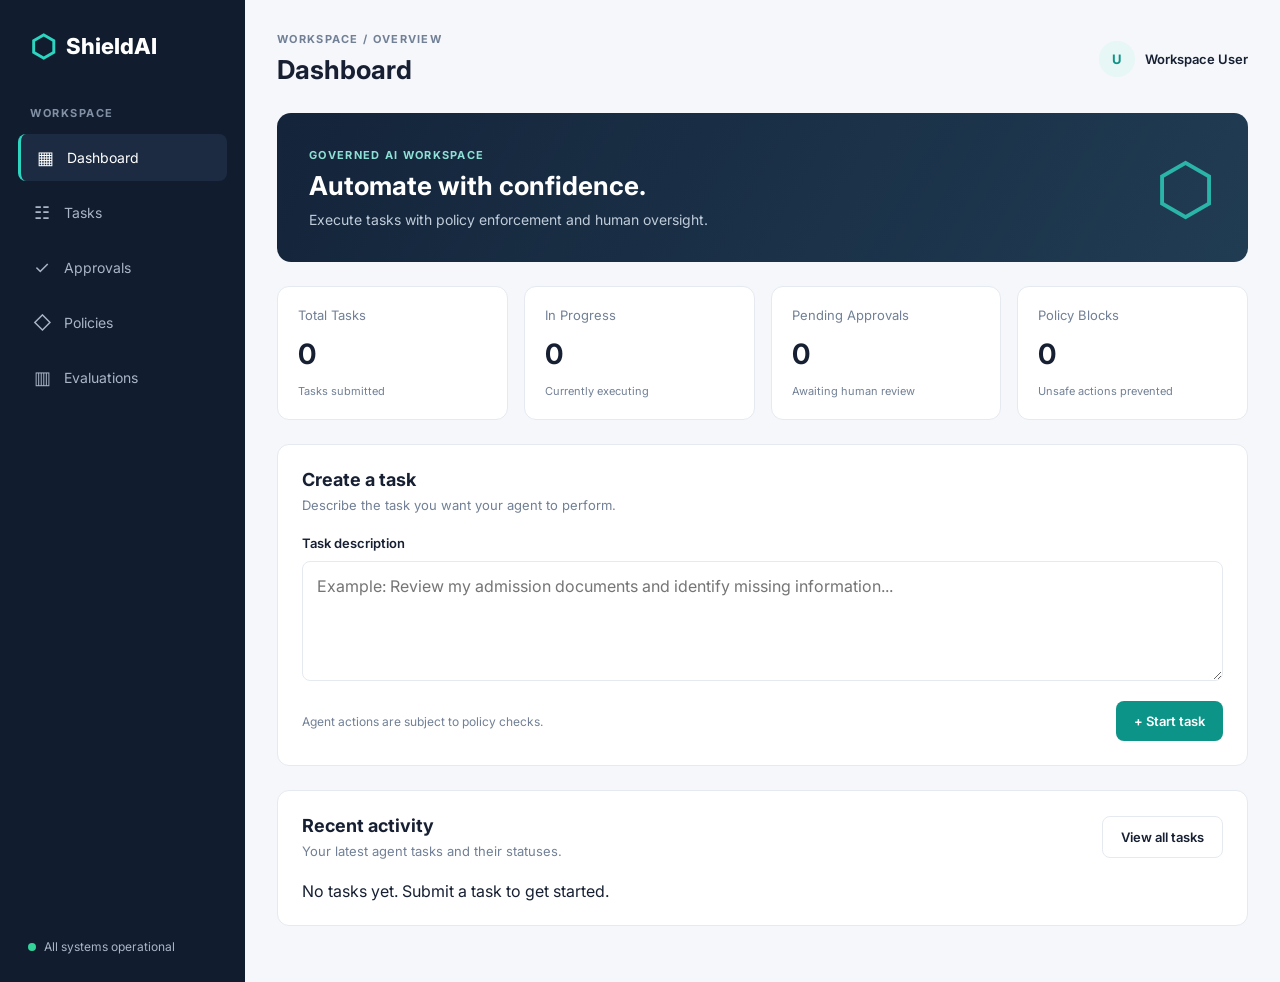
==== governed-ai-agent/index.html @ 00ce4b3b "created working dashboard and task manager" ====
<!DOCTYPE html>
<html lang="en">
<head>
    <meta charset="UTF-8">
    <meta name="viewport" content="width=device-width, initial-scale=1.0">
    <title>ShieldAI | Governed Agent</title>

    <link rel="stylesheet" href="css/style.css">
    <link rel="stylesheet" href="css/dashboard.css">
</head>

<body>
    <div class="app">

        <!-- Sidebar -->
        <aside class="sidebar">
            <div class="brand">
                <span class="brand-icon">⬡</span>
                <span>ShieldAI</span>
            </div>

            <p class="nav-label">WORKSPACE</p>

            <nav class="navigation">
                <a href="#" class="nav-link active" data-view="dashboard">
                    <span>▦</span> Dashboard
                </a>

                <a href="#" class="nav-link" data-view="tasks">
                    <span>☷</span> Tasks
                </a>

                <a href="#" class="nav-link" data-view="approvals">
                    <span>✓</span> Approvals
                </a>

                <a href="#" class="nav-link" data-view="policies">
                    <span>◇</span> Policies
                </a>

                <a href="#" class="nav-link" data-view="evaluations">
                    <span>▥</span> Evaluations
                </a>
            </nav>

            <div class="sidebar-footer">
                <span class="status-dot"></span>
                All systems operational
            </div>
        </aside>

        <!-- Main content -->
        <main class="main-content">

            <header class="topbar">
                <div>
                    <p class="eyebrow">WORKSPACE / OVERVIEW</p>
                    <h1 id="pageTitle">Dashboard</h1>
                </div>

                <div class="user-profile">
                    <div class="avatar">U</div>
                    <span>Workspace User</span>
                </div>
            </header>

            <!-- Dashboard view -->
            <section id="dashboardView" class="page-view">

                <div class="welcome-banner">
                    <div>
                        <p class="eyebrow">GOVERNED AI WORKSPACE</p>
                        <h2>Automate with confidence.</h2>
                        <p>Execute tasks with policy enforcement and human oversight.</p>
                    </div>
                    <div class="banner-icon">⬡</div>
                </div>

                <div class="stats-grid">
                    <article class="stat-card">
                        <p>Total Tasks</p>
                        <h3 id="totalTasks">0</h3>
                        <span>Tasks submitted</span>
                    </article>

                    <article class="stat-card">
                        <p>In Progress</p>
                        <h3 id="runningTasks">0</h3>
                        <span>Currently executing</span>
                    </article>

                    <article class="stat-card">
                        <p>Pending Approvals</p>
                        <h3 id="pendingApprovals">0</h3>
                        <span>Awaiting human review</span>
                    </article>

                    <article class="stat-card">
                        <p>Policy Blocks</p>
                        <h3 id="policyBlocks">0</h3>
                        <span>Unsafe actions prevented</span>
                    </article>
                </div>

                <section class="panel task-form-panel">
                    <div class="section-heading">
                        <div>
                            <h2>Create a task</h2>
                            <p>Describe the task you want your agent to perform.</p>
                        </div>
                    </div>

                    <form id="taskForm">
                        <label for="taskInput">Task description</label>

                        <textarea
                            id="taskInput"
                            placeholder="Example: Review my admission documents and identify missing information..."
                            required
                        ></textarea>

                        <div class="form-footer">
                            <span>Agent actions are subject to policy checks.</span>
                            <button type="submit" class="primary-button">
                                + Start task
                            </button>
                        </div>
                    </form>
                </section>

                <section class="panel">
                    <div class="section-heading">
                        <div>
                            <h2>Recent activity</h2>
                            <p>Your latest agent tasks and their statuses.</p>
                        </div>

                        <button type="button" class="secondary-button" data-view="tasks">
                            View all tasks
                        </button>
                    </div>

                    <div id="recentTasks" class="recent-tasks">
                        <p class="empty-state">No tasks yet. Create your first task above.</p>
                    </div>
                </section>
            </section>

            <!-- Task Center -->
            <section id="tasksView" class="page-view" hidden>
                <div class="page-header">
                    <h1>Task Center</h1>
                    <p>Track submitted tasks, completed work, and scanned documents.</p>
                </div>

                <div class="panel">
                    <h2>Task History</h2>
                    <div id="taskHistoryList">
                        <p>No tasks submitted yet.</p>
                    </div>
                </div>

                <div class="panel">
                    <h2>Scanned Documents</h2>
                    <p>View scanned files, their status, and reported issues.</p>

                    <div class="task-filters">
                        <input
                            type="search"
                            id="fileSearch"
                            placeholder="Search files..."
                            aria-label="Search scanned files"
                        >

                        <select id="fileStatusFilter" aria-label="Filter by status">
                            <option value="all">All files</option>
                            <option value="issues">Files with issues</option>
                            <option value="clean">No reported issues</option>
                        </select>
                    </div>

                    <div id="scannedFilesList">
                        <p>No scanned files yet. Scan files from the Dashboard first.</p>
                    </div>
                </div>
            </section>

            <!-- Approvals -->
            <section id="approvalsView" class="page-view" hidden>
                <div class="panel">
                    <h2>Human Approvals</h2>
                    <p>Review sensitive actions before the agent proceeds.</p>
                    <p class="empty-state">No approval requests yet.</p>
                </div>
            </section>

            <!-- Policies -->
            <section id="policiesView" class="page-view" hidden>
                <div class="panel">
                    <h2>Policy Center</h2>
                    <p>Manage the rules that govern agent actions.</p>
                </div>
            </section>

            <!-- Evaluations -->
            <section id="evaluationsView" class="page-view" hidden>
                <div class="panel">
                    <h2>Evaluations</h2>
                    <p>Monitor task quality and policy compliance.</p>
                </div>
            </section>

        </main>
    </div>

    <!-- JavaScript -->
    <script src="js/main.js"></script>
    <script src="js/dashboard.js"></script>
    <script src="js/tasks.js"></script>
    <script src="js/file-scanner.js"></script>
</body>
</html>
---- governed-ai-agent/css/style.css ----
@import url('https://fonts.googleapis.com/css2?family=Inter:wght@400;500;600;700;800&display=swap');

:root {
    --navy: #111c2e;
    --navy-light: #1c2b42;
    --teal: #0d9488;
    --teal-light: #e6f7f5;
    --background: #f5f7fa;
    --white: #ffffff;
    --text: #172033;
    --muted: #718096;
    --border: #e5eaf0;
}

* {
    margin: 0;
    padding: 0;
    box-sizing: border-box;
}

body {
    font-family: 'Inter', Arial, sans-serif;
    background: var(--background);
    color: var(--text);
}

button, textarea {
    font: inherit;
}

button {
    cursor: pointer;
}

[hidden] {
    display: none !important;
}

.app {
    display: flex;
    min-height: 100vh;
}

/* Sidebar */
.sidebar {
    width: 245px;
    background: var(--navy);
    color: white;
    padding: 28px 18px;
    display: flex;
    flex-direction: column;
    flex-shrink: 0;
}

.brand {
    display: flex;
    align-items: center;
    gap: 10px;
    font-size: 22px;
    font-weight: 800;
    padding: 0 12px;
    margin-bottom: 42px;
}

.brand-icon {
    color: #2dd4bf;
    font-size: 30px;
}

.nav-label {
    color: #8190a5;
    font-size: 11px;
    font-weight: 700;
    letter-spacing: 1.5px;
    padding: 0 12px;
    margin-bottom: 14px;
}

.navigation {
    display: flex;
    flex-direction: column;
    gap: 8px;
}

.nav-link {
    display: flex;
    align-items: center;
    gap: 12px;
    padding: 13px 14px;
    border-radius: 8px;
    color: #aab6c8;
    text-decoration: none;
    font-size: 14px;
    transition: 0.2s;
}

.nav-link span {
    width: 20px;
    text-align: center;
    font-size: 18px;
}

.nav-link:hover,
.nav-link.active {
    background: var(--navy-light);
    color: white;
}

.nav-link.active {
    border-left: 3px solid #2dd4bf;
}

.sidebar-footer {
    margin-top: auto;
    padding: 20px 10px 0;
    color: #aab6c8;
    font-size: 12px;
    display: flex;
    align-items: center;
    gap: 8px;
}

.status-dot {
    width: 8px;
    height: 8px;
    border-radius: 50%;
    background: #34d399;
}

/* Main area */
.main-content {
    flex: 1;
    min-width: 0;
    padding: 32px;
}

.topbar {
    display: flex;
    justify-content: space-between;
    align-items: center;
    margin-bottom: 28px;
}

.eyebrow {
    color: var(--muted);
    font-size: 11px;
    font-weight: 700;
    letter-spacing: 1.3px;
    margin-bottom: 8px;
}

.topbar h1 {
    font-size: 26px;
}

.user-profile {
    display: flex;
    align-items: center;
    gap: 10px;
    font-size: 13px;
    font-weight: 600;
}

.avatar {
    width: 36px;
    height: 36px;
    display: grid;
    place-items: center;
    border-radius: 50%;
    background: var(--teal-light);
    color: var(--teal);
    font-weight: 700;
}

/* Shared panels */
.panel {
    background: var(--white);
    border: 1px solid var(--border);
    border-radius: 12px;
    padding: 24px;
    margin-bottom: 24px;
}

.section-heading {
    display: flex;
    justify-content: space-between;
    align-items: center;
    gap: 16px;
    margin-bottom: 22px;
}

.section-heading h2,
.panel h2 {
    font-size: 18px;
    margin-bottom: 7px;
}

.section-heading p,
.panel > p {
    color: var(--muted);
    font-size: 13px;
}

.primary-button,
.secondary-button {
    border: none;
    border-radius: 8px;
    padding: 12px 18px;
    font-size: 13px;
    font-weight: 600;
}

.primary-button {
    background: var(--teal);
    color: white;
}

.primary-button:hover {
    background: #0f766e;
}

.secondary-button {
    background: var(--white);
    border: 1px solid var(--border);
    color: var(--text);
}

.secondary-button:hover {
    background: var(--background);
}

.empty-state {
    color: var(--muted);
    font-size: 13px;
    padding: 18px 0;
}

/* Responsive layout */
@media (max-width: 850px) {
    .sidebar {
        width: 200px;
    }

    .main-content {
        padding: 22px;
    }
}

@media (max-width: 600px) {
    .app {
        flex-direction: column;
    }

    .sidebar {
        width: 100%;
        padding: 16px;
    }

    .brand {
        margin-bottom: 20px;
    }

    .navigation {
        flex-direction: row;
        flex-wrap: wrap;
    }

    .nav-link {
        padding: 10px;
    }

    .sidebar-footer {
        margin-top: 20px;
    }

    .main-content {
        padding: 16px;
    }

    .user-profile span {
        display: none;
    }
}
.task-filters {
    display: flex;
    gap: 12px;
    margin: 20px 0;
    flex-wrap: wrap;
}

.task-filters input,
.task-filters select {
    padding: 10px 12px;
    border: 1px solid var(--border-color, #ddd);
    border-radius: 8px;
    background: var(--panel-bg, white);
}

.review-file-card {
    padding: 18px;
    margin-bottom: 14px;
    border: 1px solid var(--border-color, #e5e7eb);
    border-radius: 12px;
    background: var(--panel-bg, white);
}

.review-file-header {
    display: flex;
    justify-content: space-between;
    align-items: flex-start;
    gap: 12px;
}

.review-file-header h3 {
    margin: 0 0 6px;
    overflow-wrap: anywhere;
}

.review-file-header p {
    margin: 0;
    color: #6b7280;
}

.review-file-badge {
    font-size: 0.85rem;
    font-weight: 600;
    white-space: nowrap;
}

.review-file-badge.clean {
    color: #15803d;
}

.review-file-badge.has-issues,
.issue-severity {
    color: #b45309;
}

.review-file-card details {
    margin-top: 16px;
}

.review-file-card summary {
    cursor: pointer;
    font-weight: 600;
}

.issue-list {
    padding-left: 20px;
}

.issue-list li {
    margin-top: 12px;
}

.issue-list p {
    margin: 6px 0;
}
---- governed-ai-agent/css/dashboard.css ----
.welcome-banner {
    background: linear-gradient(120deg, #14243a, #203c53);
    color: white;
    border-radius: 14px;
    padding: 32px;
    display: flex;
    align-items: center;
    justify-content: space-between;
    margin-bottom: 24px;
}

.welcome-banner .eyebrow {
    color: #8de0d5;
}

.welcome-banner h2 {
    font-size: 26px;
    margin-bottom: 10px;
}

.welcome-banner p:last-child {
    color: #c0ccda;
    font-size: 14px;
}

.banner-icon {
    font-size: 70px;
    color: #2dd4bf;
    opacity: 0.8;
}

.stats-grid {
    display: grid;
    grid-template-columns: repeat(4, minmax(0, 1fr));
    gap: 16px;
    margin-bottom: 24px;
}

.stat-card {
    background: white;
    border: 1px solid var(--border);
    border-radius: 12px;
    padding: 20px;
}

.stat-card p {
    color: var(--muted);
    font-size: 13px;
    margin-bottom: 14px;
}

.stat-card h3 {
    font-size: 28px;
    margin-bottom: 8px;
}

.stat-card span {
    color: var(--muted);
    font-size: 11px;
}

.task-form-panel form label {
    display: block;
    font-size: 13px;
    font-weight: 600;
    margin-bottom: 10px;
}

.task-form-panel textarea {
    width: 100%;
    min-height: 120px;
    resize: vertical;
    padding: 14px;
    border: 1px solid var(--border);
    border-radius: 8px;
    outline: none;
    margin-bottom: 16px;
}

.task-form-panel textarea:focus {
    border-color: var(--teal);
    box-shadow: 0 0 0 3px var(--teal-light);
}

.form-footer {
    display: flex;
    align-items: center;
    justify-content: space-between;
    gap: 16px;
}

.form-footer > span {
    color: var(--muted);
    font-size: 12px;
}

.recent-task {
    display: flex;
    align-items: center;
    justify-content: space-between;
    gap: 16px;
    padding: 16px 0;
    border-bottom: 1px solid var(--border);
}

.recent-task:last-child {
    border-bottom: none;
}

.recent-task p {
    font-size: 13px;
    overflow-wrap: anywhere;
}

.task-badge {
    padding: 6px 10px;
    border-radius: 20px;
    font-size: 11px;
    font-weight: 600;
    white-space: nowrap;
}

.task-badge.pending {
    background: #fff4d6;
    color: #946200;
}

.task-badge.running {
    background: var(--teal-light);
    color: #0f766e;
}

.task-badge.completed {
    background: #dcfce7;
    color: #166534;
}

@media (max-width: 1000px) {
    .stats-grid {
        grid-template-columns: repeat(2, minmax(0, 1fr));
    }
}

@media (max-width: 500px) {
    .stats-grid {
        grid-template-columns: 1fr;
    }

    .welcome-banner {
        padding: 22px;
    }

    .banner-icon {
        display: none;
    }

    .form-footer {
        align-items: flex-start;
        flex-direction: column;
    }
}

/* Live file scanner */
.scanner-panel {
    margin-bottom: 24px;
}

.scanner-indicator {
    display: flex;
    align-items: center;
    gap: 8px;
    font-size: 12px;
    color: #0f766e;
    white-space: nowrap;
}

.upload-area {
    border: 2px dashed #cbd5e1;
    border-radius: 12px;
    padding: 28px 20px;
    text-align: center;
    background: #f9fbfc;
    transition: 0.2s;
}

.upload-area.drag-over {
    border-color: var(--teal);
    background: var(--teal-light);
}

.upload-icon {
    font-size: 30px;
    color: var(--teal);
    margin-bottom: 10px;
}

.upload-area h3 {
    font-size: 15px;
    margin-bottom: 8px;
}

.upload-area p {
    color: var(--muted);
    font-size: 12px;
    margin-bottom: 16px;
}

.scan-queue {
    margin-top: 20px;
}

.scan-file {
    padding: 16px 0;
    border-bottom: 1px solid var(--border);
}

.scan-file:last-child {
    border-bottom: none;
}

.scan-file-header {
    display: flex;
    justify-content: space-between;
    align-items: center;
    gap: 12px;
    margin-bottom: 10px;
}

.scan-file-name {
    font-size: 13px;
    font-weight: 600;
    overflow-wrap: anywhere;
}

.scan-file-status {
    font-size: 11px;
    color: var(--muted);
    white-space: nowrap;
}

.scan-progress-track {
    height: 6px;
    background: #e9eef3;
    border-radius: 10px;
    overflow: hidden;
}

.scan-progress-bar {
    width: 0%;
    height: 100%;
    background: var(--teal);
    border-radius: 10px;
    transition: width 0.25s ease;
}

.scan-file-detail {
    color: var(--muted);
    font-size: 11px;
    margin-top: 8px;
}

.scanner-footer {
    display: flex;
    justify-content: space-between;
    align-items: center;
    gap: 16px;
    margin-top: 20px;
}

.scanner-footer span {
    color: var(--muted);
    font-size: 12px;
}

.primary-button:disabled {
    opacity: 0.5;
    cursor: not-allowed;
}

@media (max-width: 500px) {
    .scan-file-header,
    .scanner-footer {
        align-items: flex-start;
        flex-direction: column;
    }
}


.task-card {
    background: var(--panel-bg, #ffffff);
    border: 1px solid var(--border-color, #e5e7eb);
    border-radius: 12px;
    padding: 18px;
    margin-bottom: 16px;
}

.task-card-header,
.task-progress-info {
    display: flex;
    align-items: center;
    justify-content: space-between;
    gap: 12px;
}

.task-card-header h3 {
    margin: 0;
    font-size: 1rem;
    overflow-wrap: anywhere;
}

.task-status {
    font-size: 0.8rem;
    font-weight: 600;
    white-space: nowrap;
}

.task-status.in-progress {
    color: #2563eb;
}

.task-status.completed {
    color: #15803d;
}

.task-progress-info {
    margin: 18px 0 8px;
    font-size: 0.9rem;
}

.progress-track {
    height: 8px;
    background: #e5e7eb;
    border-radius: 999px;
    overflow: hidden;
}

.progress-fill {
    height: 100%;
    background: #3b82f6;
    border-radius: 999px;
    transition: width 0.5s ease;
}

.task-activity {
    margin-top: 14px;
    font-size: 0.9rem;
}

.task-activity summary {
    cursor: pointer;
    font-weight: 600;
}

.task-activity ul {
    list-style: none;
    padding: 0;
    margin: 12px 0 0;
}

.task-activity li {
    display: flex;
    justify-content: space-between;
    gap: 12px;
    padding: 8px 0;
    border-bottom: 1px solid var(--border-color, #e5e7eb);
}

.task-activity time {
    color: #6b7280;
    white-space: nowrap;
}
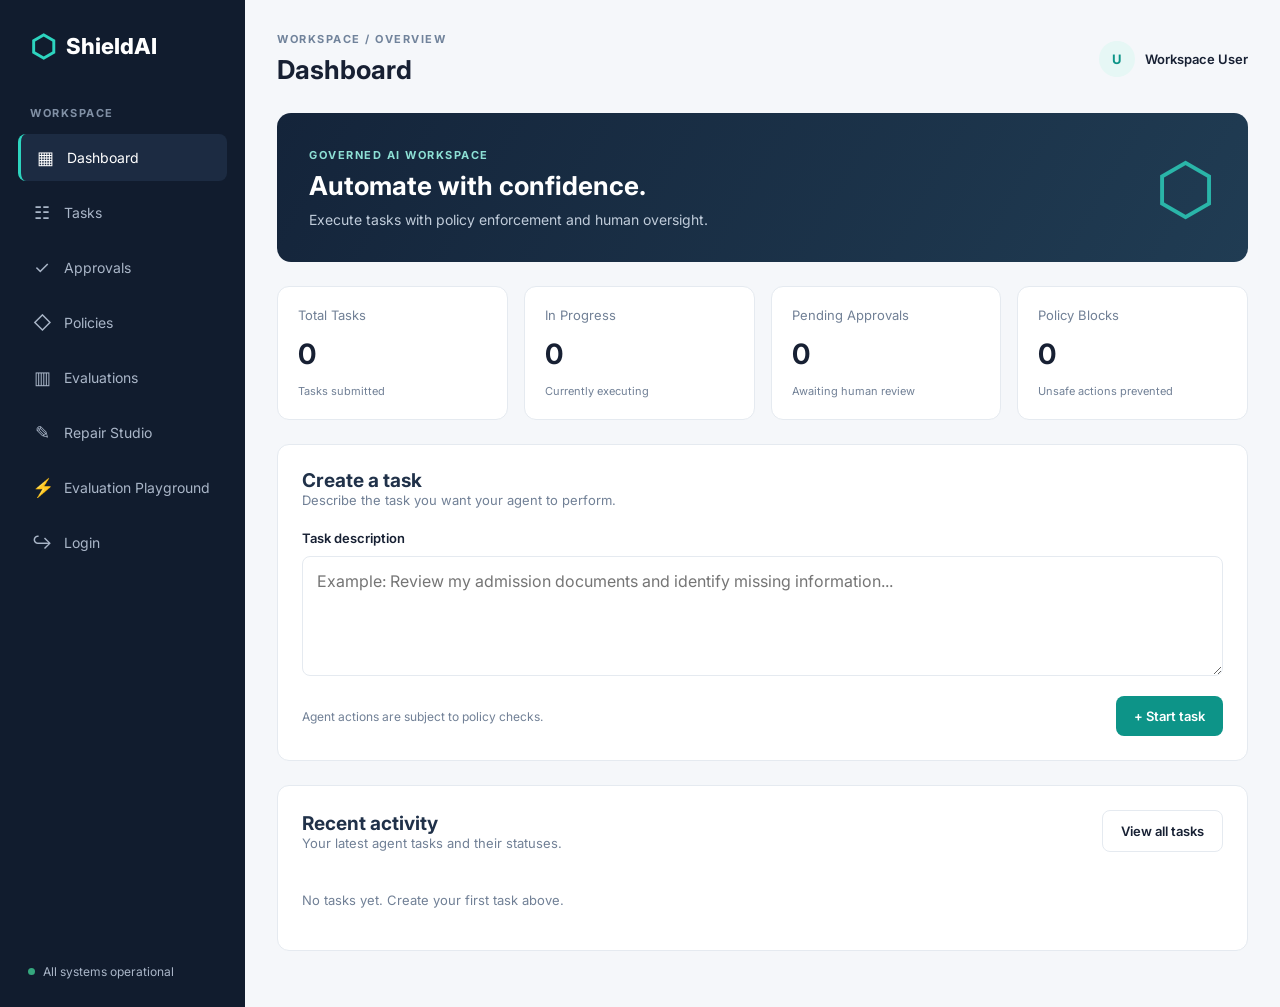
==== commit c11b23f2: "created document repair studio as well as evaluation playgorund" ====
--- a/governed-ai-agent/index.html
+++ b/governed-ai-agent/index.html
@@ -1,4 +1,3 @@
-
 <!DOCTYPE html>
 <html lang="en">
 <head>
@@ -12,7 +11,6 @@
 
 <body>
     <div class="app">
-
         <!-- Sidebar -->
         <aside class="sidebar">
             <div class="brand">
@@ -42,6 +40,18 @@
                 <a href="#" class="nav-link" data-view="evaluations">
                     <span>▥</span> Evaluations
                 </a>
+
+                <a href="#" class="nav-link" data-view="repair">
+                    <span>✎</span> Repair Studio
+                </a>
+
+                <a href="#" class="nav-link" data-view="playground">
+                    <span>⚡</span> Evaluation Playground
+                </a>
+
+                <a href="login.html" class="nav-link">
+                    <span>↪</span> Login
+                </a>
             </nav>
 
             <div class="sidebar-footer">
@@ -52,7 +62,6 @@
 
         <!-- Main content -->
         <main class="main-content">
-
             <header class="topbar">
                 <div>
                     <p class="eyebrow">WORKSPACE / OVERVIEW</p>
@@ -65,9 +74,8 @@
                 </div>
             </header>
 
-            <!-- Dashboard view -->
+            <!-- Dashboard -->
             <section id="dashboardView" class="page-view">
-
                 <div class="welcome-banner">
                     <div>
                         <p class="eyebrow">GOVERNED AI WORKSPACE</p>
@@ -103,6 +111,7 @@
                     </article>
                 </div>
 
+                <!-- Create task -->
                 <section class="panel task-form-panel">
                     <div class="section-heading">
                         <div>
@@ -129,6 +138,7 @@
                     </form>
                 </section>
 
+                <!-- Recent activity -->
                 <section class="panel">
                     <div class="section-heading">
                         <div>
@@ -136,7 +146,11 @@
                             <p>Your latest agent tasks and their statuses.</p>
                         </div>
 
-                        <button type="button" class="secondary-button" data-view="tasks">
+                        <button
+                            type="button"
+                            class="secondary-button"
+                            data-view="tasks"
+                        >
                             View all tasks
                         </button>
                     </div>
@@ -147,23 +161,110 @@
                 </section>
             </section>
 
-            <!-- Task Center -->
+            <!-- Interactive Task Center -->
             <section id="tasksView" class="page-view" hidden>
                 <div class="page-header">
-                    <h1>Task Center</h1>
-                    <p>Track submitted tasks, completed work, and scanned documents.</p>
-                </div>
-
+                    <div>
+                        <p class="eyebrow">WORKSPACE / TASK MANAGEMENT</p>
+                        <h1>Task Center</h1>
+                        <p>Search, monitor, and manage your agent tasks.</p>
+                    </div>
+                    <button type="button" class="primary-button" id="createTaskFromTasks">
+                        + New task
+                    </button>
+                </div>
+
+                <div class="task-summary-grid">
+                    <article class="task-summary-card">
+                        <span>Total tasks</span>
+                        <strong id="taskCountTotal">0</strong>
+                    </article>
+                    <article class="task-summary-card">
+                        <span>In progress</span>
+                        <strong id="taskCountRunning">0</strong>
+                    </article>
+                    <article class="task-summary-card">
+                        <span>Needs attention</span>
+                        <strong id="taskCountAttention">0</strong>
+                    </article>
+                    <article class="task-summary-card">
+                        <span>Completed</span>
+                        <strong id="taskCountCompleted">0</strong>
+                    </article>
+                </div>
+
+                <div class="panel task-center-panel">
+                    <div class="task-toolbar">
+                        <div class="task-search-wrap">
+                            <label for="taskSearch">Search tasks</label>
+                            <input
+                                type="search"
+                                id="taskSearch"
+                                placeholder="Search by task description or ID..."
+                            >
+                        </div>
+
+                        <div class="task-filter-wrap">
+                            <label for="taskStatusFilter">Status</label>
+                            <select id="taskStatusFilter">
+                                <option value="all">All statuses</option>
+                                <option value="running">In progress</option>
+                                <option value="paused">Paused</option>
+                                <option value="approval">Needs approval</option>
+                                <option value="completed">Completed</option>
+                                <option value="failed">Failed</option>
+                                <option value="cancelled">Cancelled</option>
+                            </select>
+                        </div>
+
+                        <div class="task-filter-wrap">
+                            <label for="taskRiskFilter">Risk level</label>
+                            <select id="taskRiskFilter">
+                                <option value="all">All risk levels</option>
+                                <option value="low">Low</option>
+                                <option value="medium">Medium</option>
+                                <option value="high">High</option>
+                            </select>
+                        </div>
+
+                        <button type="button" class="secondary-button" id="clearTaskFilters">
+                            Clear filters
+                        </button>
+                    </div>
+
+                    <div class="task-center-content">
+                        <div class="task-history-column">
+                            <div class="task-list-heading">
+                                <h2>Task history</h2>
+                                <span id="taskResultCount">0 tasks</span>
+                            </div>
+
+                            <div id="taskHistoryList" class="task-history-list">
+                                <div class="empty-state">
+                                    <h3>No tasks yet</h3>
+                                    <p>Create a task from the Dashboard to see it here.</p>
+                                </div>
+                            </div>
+                        </div>
+
+                        <aside class="task-detail-panel" id="taskDetailPanel">
+                            <div class="task-detail-empty">
+                                <span class="task-detail-empty-icon">☷</span>
+                                <h3>Select a task</h3>
+                                <p>Choose a task from the list to view its progress and available actions.</p>
+                            </div>
+                        </aside>
+                    </div>
+                </div>
+
+                <!-- Scanned documents -->
                 <div class="panel">
-                    <h2>Task History</h2>
-                    <div id="taskHistoryList">
-                        <p>No tasks submitted yet.</p>
-                    </div>
-                </div>
-
-                <div class="panel">
-                    <h2>Scanned Documents</h2>
-                    <p>View scanned files, their status, and reported issues.</p>
+                    <div class="section-heading">
+                        <div>
+                            <h2>Scanned Documents</h2>
+                            <p>View scanned files, their status, and reported issues.</p>
+                        </div>
+                    </div>
 
                     <div class="task-filters">
                         <input
@@ -211,14 +312,148 @@
                 </div>
             </section>
 
+            <!-- Smart Document Repair Studio -->
+            <section id="repairView" class="page-view repair-view" hidden>
+                <div class="page-header repair-header">
+                    <div>
+                        <span class="eyebrow">DOCUMENT INTELLIGENCE</span>
+                        <h1>Smart Document Repair Studio</h1>
+                        <p>Review findings, explore suggested fixes, and decide what happens next.</p>
+                    </div>
+                    <div class="header-icon">✦</div>
+                </div>
+
+                <div class="repair-layout">
+                    <aside class="panel repair-sidebar">
+                        <div class="section-heading">
+                            <div>
+                                <span class="eyebrow">WORKSPACE</span>
+                                <h2>Select document</h2>
+                            </div>
+                            <span class="mini-badge">AI SCAN</span>
+                        </div>
+
+                        <label for="repairDocumentSelect">Scanned document</label>
+                        <select id="repairDocumentSelect">
+                            <option value="">Select a document</option>
+                        </select>
+
+                        <div class="repair-tip">
+                            <span class="tip-icon">✧</span>
+                            <div>
+                                <strong>Review before applying</strong>
+                                <p>Suggested changes are not applied until you accept them.</p>
+                            </div>
+                        </div>
+                    </aside>
+
+                    <div class="repair-main">
+                        <div class="repair-intro">
+                            <div>
+                                <span class="eyebrow">SCAN RESULTS</span>
+                                <h2>Findings &amp; suggestions</h2>
+                                <p>Inspect each issue and choose how to resolve it.</p>
+                            </div>
+
+                            <span class="status-pill">
+                                <span class="status-dot"></span>
+                                Human review
+                            </span>
+                        </div>
+
+                        <div id="repairFindings" class="repair-findings">
+                            <div class="empty-state repair-empty">
+                                <span class="empty-icon">⌕</span>
+                                <h3>No document selected</h3>
+                                <p>Select a scanned document to view its findings.</p>
+                            </div>
+                        </div>
+                    </div>
+                </div>
+            </section>
+
+            <!-- Agent Evaluation Playground -->
+            <section id="playgroundView" class="page-view playground-view" hidden>
+                <div class="page-header playground-header">
+                    <div>
+                        <span class="eyebrow">AGENT TESTING LAB</span>
+                        <h1>Evaluation Playground</h1>
+                        <p>Compare how policy settings affect agent performance, risk, and approval requirements.</p>
+                    </div>
+                    <div class="header-icon">⚡</div>
+                </div>
+
+                <div class="playground-layout">
+                    <div class="panel evaluation-config">
+                        <div class="section-heading">
+                            <div>
+                                <span class="eyebrow">CONFIGURATION</span>
+                                <h2>Build a test</h2>
+                            </div>
+                            <span class="config-icon">⚙</span>
+                        </div>
+
+                        <label for="evaluationScenario">Test scenario</label>
+                        <select id="evaluationScenario">
+                            <option value="document">Document review</option>
+                            <option value="sensitive">Sensitive action</option>
+                            <option value="external">External data sharing</option>
+                        </select>
+
+                        <label for="evaluationPolicy">Policy strictness</label>
+                        <select id="evaluationPolicy">
+                            <option value="balanced">Balanced</option>
+                            <option value="strict">Strict</option>
+                            <option value="permissive">Permissive</option>
+                        </select>
+
+                        <div class="policy-hint">
+                            <strong>Policy controls agent behavior</strong>
+                            <p>Compare how different policy settings change task completion and risk.</p>
+                        </div>
+
+                        <button
+                            type="button"
+                            class="primary-button run-evaluation-btn"
+                            id="runEvaluation"
+                        >
+                            ▶ Run evaluation
+                        </button>
+                    </div>
+
+                    <div class="panel evaluation-results-panel">
+                        <div class="section-heading">
+                            <div>
+                                <span class="eyebrow">SIMULATION OUTPUT</span>
+                                <h2>Evaluation results</h2>
+                            </div>
+                            <span class="results-badge">DEMO</span>
+                        </div>
+
+                        <div id="evaluationResults" class="evaluation-results">
+                            <div class="empty-state evaluation-empty">
+                                <span class="empty-icon">⌁</span>
+                                <h3>Ready to evaluate</h3>
+                                <p>Choose a scenario and policy, then run the test to view results.</p>
+                            </div>
+                        </div>
+                    </div>
+                </div>
+
+                <div class="evaluation-note">
+                    <span>ⓘ</span>
+                    <p>Results are simulated for this prototype, not measurements from a live AI agent.</p>
+                </div>
+            </section>
         </main>
     </div>
 
-    <!-- JavaScript -->
+    <!-- JavaScript files -->
     <script src="js/main.js"></script>
     <script src="js/dashboard.js"></script>
     <script src="js/tasks.js"></script>
     <script src="js/file-scanner.js"></script>
+    <script src="js/evaluations.js"></script>
 </body>
 </html>
 
--- a/governed-ai-agent/css/dashboard.css
+++ b/governed-ai-agent/css/dashboard.css
@@ -370,3 +370,788 @@
     color: #6b7280;
     white-space: nowrap;
 }
+/* ==================================
+   CLEAN, LIGHT REPAIR + EVALUATION
+================================== */
+
+.repair-view,
+.playground-view {
+    color: #243247;
+}
+
+.repair-header,
+.playground-header {
+    display: flex;
+    align-items: center;
+    justify-content: space-between;
+    gap: 24px;
+    margin-bottom: 32px;
+}
+
+.eyebrow {
+    display: block;
+    margin-bottom: 8px;
+    color: #71839b;
+    font-size: 11px;
+    font-weight: 700;
+    letter-spacing: 1.5px;
+}
+
+.repair-header h1,
+.playground-header h1 {
+    margin: 0 0 10px;
+    color: #17263b;
+    font-size: clamp(26px, 3vw, 34px);
+    font-weight: 750;
+    letter-spacing: -0.8px;
+}
+
+.repair-header p,
+.playground-header p {
+    max-width: 650px;
+    margin: 0;
+    color: #718096;
+    font-size: 14px;
+    line-height: 1.7;
+}
+
+.header-icon {
+    display: grid;
+    place-items: center;
+    width: 58px;
+    height: 58px;
+    flex: 0 0 58px;
+    border: 1px solid #dce8f5;
+    border-radius: 16px;
+    background: #edf5ff;
+    color: #3478c5;
+    font-size: 25px;
+}
+
+/* Main layout */
+
+.repair-layout,
+.playground-layout {
+    display: grid;
+    grid-template-columns: minmax(250px, 0.75fr) minmax(0, 1.7fr);
+    gap: 24px;
+    align-items: start;
+}
+
+.playground-layout {
+    grid-template-columns: minmax(270px, 0.85fr) minmax(0, 1.4fr);
+}
+
+.repair-view .panel,
+.playground-view .panel {
+    padding: 24px;
+    border: 1px solid #e3eaf2;
+    border-radius: 16px;
+    background: #ffffff;
+    box-shadow: 0 4px 18px rgba(27, 48, 76, 0.04);
+}
+
+.section-heading,
+.repair-intro {
+    display: flex;
+    align-items: center;
+    justify-content: space-between;
+    gap: 16px;
+    margin-bottom: 22px;
+}
+
+.section-heading h2,
+.repair-intro h2 {
+    margin: 0;
+    color: #203149;
+    font-size: 19px;
+    font-weight: 700;
+}
+
+.section-heading .eyebrow,
+.repair-intro .eyebrow {
+    margin-bottom: 6px;
+}
+
+.mini-badge,
+.results-badge {
+    padding: 6px 9px;
+    border: 1px solid #d9e9fa;
+    border-radius: 7px;
+    background: #f0f7ff;
+    color: #3478c5;
+    font-size: 10px;
+    font-weight: 700;
+    letter-spacing: 0.8px;
+}
+
+/* Forms */
+
+.repair-view label,
+.playground-view label {
+    display: block;
+    margin: 20px 0 9px;
+    color: #52647b;
+    font-size: 12px;
+    font-weight: 650;
+}
+
+.repair-view select,
+.playground-view select {
+    width: 100%;
+    min-height: 44px;
+    padding: 0 13px;
+    border: 1px solid #d9e2ed;
+    border-radius: 9px;
+    outline: none;
+    background: #ffffff;
+    color: #26364b;
+    font: inherit;
+    font-size: 13px;
+    transition: border-color 0.2s, box-shadow 0.2s;
+}
+
+.repair-view select:focus,
+.playground-view select:focus {
+    border-color: #6ba4e2;
+    box-shadow: 0 0 0 3px rgba(75, 139, 207, 0.12);
+}
+
+/* Helper information */
+
+.repair-tip,
+.policy-hint {
+    display: flex;
+    gap: 12px;
+    margin-top: 24px;
+    padding: 15px;
+    border: 1px solid #e0ebf7;
+    border-radius: 11px;
+    background: #f6faff;
+}
+
+.tip-icon {
+    color: #397fc6;
+    font-size: 20px;
+}
+
+.repair-tip strong,
+.policy-hint strong {
+    display: block;
+    margin-bottom: 5px;
+    color: #2c5d91;
+    font-size: 12px;
+}
+
+.repair-tip p,
+.policy-hint p {
+    margin: 0;
+    color: #71839a;
+    font-size: 12px;
+    line-height: 1.6;
+}
+
+.policy-hint {
+    display: block;
+    min-height: 78px;
+}
+
+/* Findings */
+
+.repair-main {
+    min-width: 0;
+}
+
+.repair-intro {
+    margin: 2px 0 18px;
+}
+
+.repair-intro p {
+    margin: 7px 0 0;
+    color: #718096;
+    font-size: 13px;
+}
+
+.status-pill {
+    display: inline-flex;
+    align-items: center;
+    gap: 8px;
+    padding: 8px 11px;
+    border: 1px solid #d7eee5;
+    border-radius: 999px;
+    background: #f1fbf7;
+    color: #278264;
+    font-size: 11px;
+    white-space: nowrap;
+}
+
+.status-dot {
+    width: 7px;
+    height: 7px;
+    border-radius: 50%;
+    background: #35a77e;
+}
+
+.repair-findings {
+    display: grid;
+    gap: 14px;
+}
+
+.repair-findings > * {
+    padding: 20px;
+    border: 1px solid #e3eaf2;
+    border-radius: 13px;
+    background: #ffffff;
+    box-shadow: 0 3px 12px rgba(27, 48, 76, 0.025);
+}
+
+.repair-findings h3 {
+    margin: 0 0 8px;
+    color: #25364d;
+    font-size: 15px;
+}
+
+.repair-findings p {
+    color: #718096;
+    font-size: 13px;
+    line-height: 1.65;
+}
+
+.repair-findings button {
+    margin: 8px 8px 0 0;
+    padding: 9px 13px;
+    border: 1px solid #dce5ef;
+    border-radius: 8px;
+    background: #ffffff;
+    color: #43566e;
+    font-size: 12px;
+    font-weight: 600;
+    cursor: pointer;
+    transition: background 0.2s, border-color 0.2s;
+}
+
+.repair-findings button:hover {
+    border-color: #9bbfe5;
+    background: #f3f8fd;
+}
+
+/* Empty states */
+
+.repair-empty,
+.evaluation-empty {
+    padding: 40px 22px;
+    text-align: center;
+}
+
+.empty-icon {
+    display: inline-grid;
+    place-items: center;
+    width: 48px;
+    height: 48px;
+    margin-bottom: 12px;
+    border: 1px solid #e0ebf7;
+    border-radius: 14px;
+    background: #f3f8fe;
+    color: #4c8bc8;
+    font-size: 25px;
+}
+
+.repair-empty h3,
+.evaluation-empty h3 {
+    margin: 0 0 8px;
+    color: #30445d;
+    font-size: 15px;
+}
+
+.repair-empty p,
+.evaluation-empty p {
+    max-width: 380px;
+    margin: 0 auto;
+    color: #7b8ba0;
+    font-size: 13px;
+    line-height: 1.7;
+}
+
+/* Evaluation results */
+
+.config-icon {
+    display: grid;
+    place-items: center;
+    width: 35px;
+    height: 35px;
+    border-radius: 10px;
+    background: #f0f7ff;
+    color: #3478c5;
+    font-size: 17px;
+}
+
+.run-evaluation-btn {
+    display: flex;
+    align-items: center;
+    justify-content: center;
+    gap: 10px;
+    width: 100%;
+    min-height: 46px;
+    margin-top: 22px;
+    border: 0;
+    border-radius: 9px;
+    background: #347fc4;
+    color: #ffffff;
+    font-size: 13px;
+    font-weight: 700;
+    cursor: pointer;
+    box-shadow: 0 5px 12px rgba(52, 127, 196, 0.15);
+    transition: background 0.2s, transform 0.2s;
+}
+
+.run-evaluation-btn:hover {
+    background: #286da9;
+    transform: translateY(-1px);
+}
+
+.evaluation-results {
+    display: grid;
+    gap: 12px;
+    min-height: 260px;
+}
+
+.evaluation-results > * {
+    color: #30445d;
+}
+
+.evaluation-results .metric-card,
+.evaluation-results .result-card {
+    padding: 17px;
+    border: 1px solid #e3eaf2;
+    border-radius: 11px;
+    background: #f9fbfe;
+}
+
+.evaluation-results strong {
+    color: #24364d;
+}
+
+.evaluation-results p {
+    color: #718096;
+    font-size: 13px;
+    line-height: 1.6;
+}
+
+.evaluation-note {
+    display: flex;
+    align-items: flex-start;
+    gap: 10px;
+    margin-top: 18px;
+    padding: 13px 16px;
+    border: 1px solid #e3eaf2;
+    border-radius: 10px;
+    background: #f8fafc;
+    color: #718096;
+}
+
+.evaluation-note span {
+    color: #4b86bd;
+}
+
+.evaluation-note p {
+    margin: 0;
+    font-size: 12px;
+    line-height: 1.6;
+}
+
+/* Responsive */
+
+@media (max-width: 900px) {
+    .repair-layout,
+    .playground-layout {
+        grid-template-columns: 1fr;
+    }
+
+    .repair-header,
+    .playground-header {
+        align-items: flex-start;
+    }
+}
+
+@media (max-width: 560px) {
+    .repair-view .panel,
+    .playground-view .panel {
+        padding: 17px;
+    }
+
+    .header-icon {
+        width: 46px;
+        height: 46px;
+        flex-basis: 46px;
+        border-radius: 13px;
+    }
+
+    .status-pill {
+        display: none;
+    }
+}
+/* ===== Clean Repair Studio and Evaluation Playground ===== */
+
+.repair-view,
+.playground-view {
+    color: #243247;
+}
+
+.repair-header,
+.playground-header {
+    display: flex;
+    align-items: center;
+    justify-content: space-between;
+    gap: 24px;
+    margin-bottom: 30px;
+}
+
+.repair-header h1,
+.playground-header h1 {
+    margin: 0 0 10px;
+    color: #17263b;
+    font-size: 30px;
+    font-weight: 750;
+    letter-spacing: -0.7px;
+}
+
+.repair-header p,
+.playground-header p {
+    margin: 0;
+    color: #718096;
+    font-size: 14px;
+    line-height: 1.7;
+}
+
+.eyebrow {
+    display: block;
+    margin-bottom: 8px;
+    color: #71839b;
+    font-size: 11px;
+    font-weight: 700;
+    letter-spacing: 1.5px;
+}
+
+.header-icon {
+    display: grid;
+    place-items: center;
+    width: 58px;
+    height: 58px;
+    flex: 0 0 58px;
+    border: 1px solid #dce8f5;
+    border-radius: 16px;
+    background: #edf5ff;
+    color: #3478c5;
+    font-size: 25px;
+}
+
+.repair-layout,
+.playground-layout {
+    display: grid;
+    grid-template-columns: minmax(250px, 0.8fr) minmax(0, 1.7fr);
+    gap: 24px;
+    align-items: start;
+}
+
+.playground-layout {
+    grid-template-columns: minmax(270px, 0.85fr) minmax(0, 1.4fr);
+}
+
+.repair-view .panel,
+.playground-view .panel {
+    padding: 24px;
+    border: 1px solid #e3eaf2;
+    border-radius: 16px;
+    background: #fff;
+    box-shadow: 0 4px 18px rgba(27, 48, 76, 0.04);
+}
+
+.section-heading,
+.repair-intro {
+    display: flex;
+    align-items: center;
+    justify-content: space-between;
+    gap: 16px;
+    margin-bottom: 22px;
+}
+
+.section-heading h2,
+.repair-intro h2 {
+    margin: 0;
+    color: #203149;
+    font-size: 19px;
+    font-weight: 700;
+}
+
+.section-heading .eyebrow,
+.repair-intro .eyebrow {
+    margin-bottom: 6px;
+}
+
+.mini-badge,
+.results-badge {
+    padding: 6px 9px;
+    border: 1px solid #d9e9fa;
+    border-radius: 7px;
+    background: #f0f7ff;
+    color: #3478c5;
+    font-size: 10px;
+    font-weight: 700;
+    letter-spacing: 0.8px;
+}
+
+.repair-view label,
+.playground-view label {
+    display: block;
+    margin: 20px 0 9px;
+    color: #52647b;
+    font-size: 12px;
+    font-weight: 650;
+}
+
+.repair-view select,
+.playground-view select {
+    width: 100%;
+    min-height: 44px;
+    padding: 0 13px;
+    border: 1px solid #d9e2ed;
+    border-radius: 9px;
+    outline: none;
+    background: #fff;
+    color: #26364b;
+    font: inherit;
+    font-size: 13px;
+}
+
+.repair-view select:focus,
+.playground-view select:focus {
+    border-color: #6ba4e2;
+    box-shadow: 0 0 0 3px rgba(75, 139, 207, 0.12);
+}
+
+.repair-tip,
+.policy-hint {
+    margin-top: 24px;
+    padding: 15px;
+    border: 1px solid #e0ebf7;
+    border-radius: 11px;
+    background: #f6faff;
+}
+
+.repair-tip {
+    display: flex;
+    gap: 12px;
+}
+
+.tip-icon {
+    color: #397fc6;
+    font-size: 20px;
+}
+
+.repair-tip strong,
+.policy-hint strong {
+    display: block;
+    margin-bottom: 5px;
+    color: #2c5d91;
+    font-size: 12px;
+}
+
+.repair-tip p,
+.policy-hint p {
+    margin: 0;
+    color: #71839a;
+    font-size: 12px;
+    line-height: 1.6;
+}
+
+.repair-intro {
+    margin: 2px 0 18px;
+}
+
+.repair-intro p {
+    margin: 7px 0 0;
+    color: #718096;
+    font-size: 13px;
+}
+
+.status-pill {
+    display: inline-flex;
+    align-items: center;
+    gap: 8px;
+    padding: 8px 11px;
+    border: 1px solid #d7eee5;
+    border-radius: 999px;
+    background: #f1fbf7;
+    color: #278264;
+    font-size: 11px;
+    white-space: nowrap;
+}
+
+.status-dot {
+    width: 7px;
+    height: 7px;
+    border-radius: 50%;
+    background: #35a77e;
+}
+
+.repair-findings {
+    display: grid;
+    gap: 14px;
+}
+
+.repair-findings > * {
+    padding: 20px;
+    border: 1px solid #e3eaf2;
+    border-radius: 13px;
+    background: #fff;
+}
+
+.repair-findings h3 {
+    margin: 0 0 8px;
+    color: #25364d;
+    font-size: 15px;
+}
+
+.repair-findings p {
+    color: #718096;
+    font-size: 13px;
+    line-height: 1.65;
+}
+
+.repair-findings button {
+    margin: 8px 8px 0 0;
+    padding: 9px 13px;
+    border: 1px solid #dce5ef;
+    border-radius: 8px;
+    background: #fff;
+    color: #43566e;
+    font-size: 12px;
+    font-weight: 600;
+    cursor: pointer;
+}
+
+.repair-findings button:hover {
+    border-color: #9bbfe5;
+    background: #f3f8fd;
+}
+
+.repair-empty,
+.evaluation-empty {
+    padding: 40px 22px;
+    text-align: center;
+}
+
+.empty-icon {
+    display: inline-grid;
+    place-items: center;
+    width: 48px;
+    height: 48px;
+    margin-bottom: 12px;
+    border: 1px solid #e0ebf7;
+    border-radius: 14px;
+    background: #f3f8fe;
+    color: #4c8bc8;
+    font-size: 25px;
+}
+
+.repair-empty h3,
+.evaluation-empty h3 {
+    margin: 0 0 8px;
+    color: #30445d;
+    font-size: 15px;
+}
+
+.repair-empty p,
+.evaluation-empty p {
+    max-width: 380px;
+    margin: 0 auto;
+    color: #7b8ba0;
+    font-size: 13px;
+    line-height: 1.7;
+}
+
+.config-icon {
+    display: grid;
+    place-items: center;
+    width: 35px;
+    height: 35px;
+    border-radius: 10px;
+    background: #f0f7ff;
+    color: #3478c5;
+}
+
+.run-evaluation-btn {
+    width: 100%;
+    min-height: 46px;
+    margin-top: 22px;
+    border: 0;
+    border-radius: 9px;
+    background: #347fc4;
+    color: #fff;
+    font-size: 13px;
+    font-weight: 700;
+    cursor: pointer;
+}
+
+.run-evaluation-btn:hover {
+    background: #286da9;
+}
+
+.evaluation-results {
+    display: grid;
+    gap: 12px;
+    min-height: 260px;
+}
+
+.evaluation-results .metric-card,
+.evaluation-results .result-card {
+    padding: 17px;
+    border: 1px solid #e3eaf2;
+    border-radius: 11px;
+    background: #f9fbfe;
+}
+
+.evaluation-results strong {
+    color: #24364d;
+}
+
+.evaluation-results p {
+    color: #718096;
+    font-size: 13px;
+    line-height: 1.6;
+}
+
+.evaluation-note {
+    display: flex;
+    gap: 10px;
+    margin-top: 18px;
+    padding: 13px 16px;
+    border: 1px solid #e3eaf2;
+    border-radius: 10px;
+    background: #f8fafc;
+    color: #718096;
+}
+
+.evaluation-note p {
+    margin: 0;
+    font-size: 12px;
+    line-height: 1.6;
+}
+
+@media (max-width: 900px) {
+    .repair-layout,
+    .playground-layout {
+        grid-template-columns: 1fr;
+    }
+}
+
+@media (max-width: 560px) {
+    .repair-view .panel,
+    .playground-view .panel {
+        padding: 17px;
+    }
+
+    .status-pill {
+        display: none;
+    }
+}
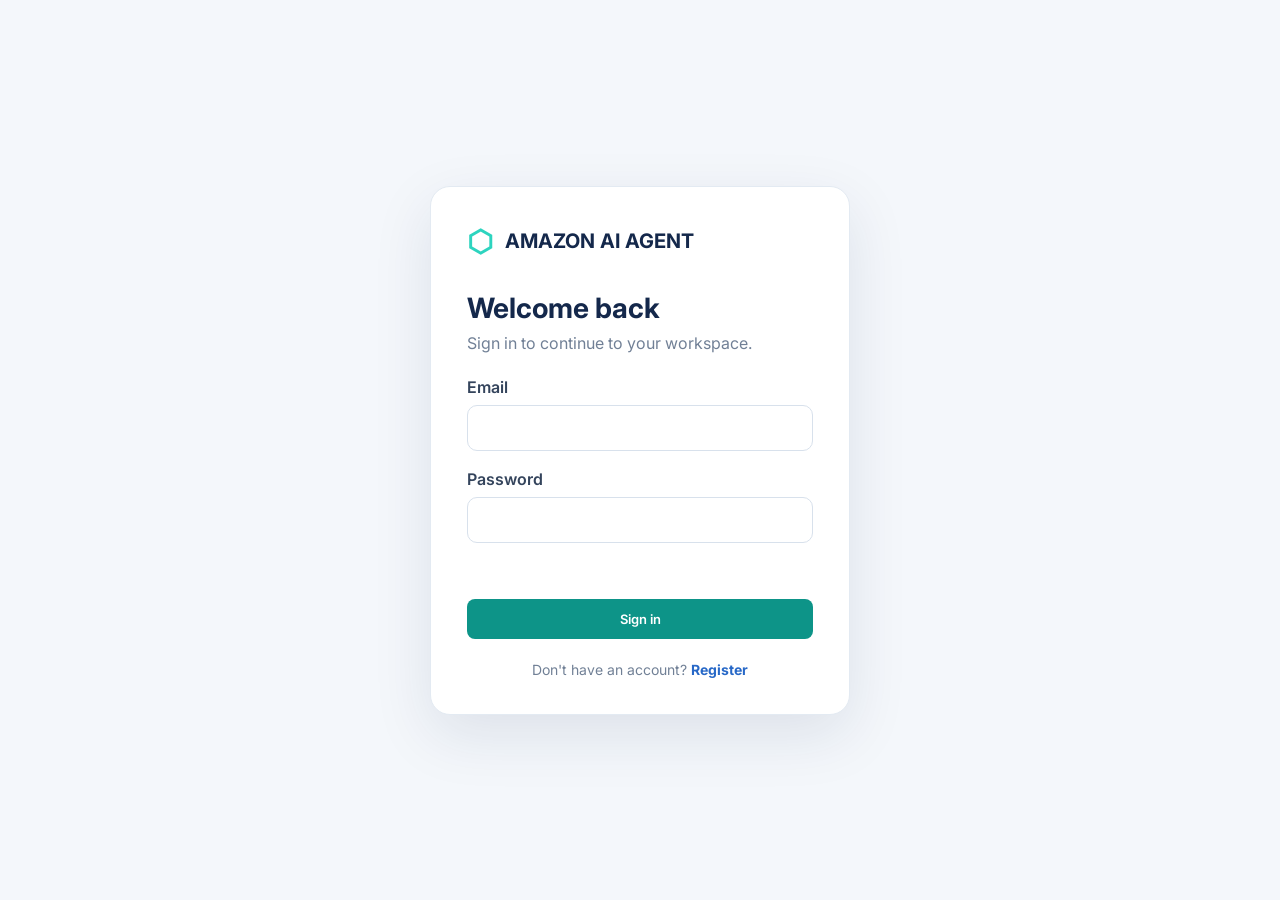
==== commit e325bd1c: "login and register pathway" ====
--- a/governed-ai-agent/index.html
+++ b/governed-ai-agent/index.html
@@ -1,21 +1,73 @@
+
 <!DOCTYPE html>
 <html lang="en">
 <head>
     <meta charset="UTF-8">
     <meta name="viewport" content="width=device-width, initial-scale=1.0">
-    <title>ShieldAI | Governed Agent</title>
+    <title>AMAZON AI AGENT | Governed Agent</title>
 
     <link rel="stylesheet" href="css/style.css">
     <link rel="stylesheet" href="css/dashboard.css">
+    <link rel="stylesheet" href="css/auth.css">
 </head>
 
 <body>
-    <div class="app">
+
+    <!-- Authentication screen -->
+    <section id="authView" class="auth-view">
+        <div class="auth-card">
+            <div class="auth-brand">
+                <span class="brand-icon">⬡</span>
+                <span>AMAZON AI AGENT</span>
+            </div>
+
+            <h1 id="authTitle">Welcome back</h1>
+            <p id="authSubtitle">Sign in to continue to your workspace.</p>
+
+            <form id="authForm">
+                <div class="form-group" id="nameGroup" hidden>
+                    <label for="authName">Full name</label>
+                    <input id="authName" type="text" autocomplete="name">
+                </div>
+
+                <div class="form-group">
+                    <label for="authEmail">Email</label>
+                    <input id="authEmail" type="email" autocomplete="email" required>
+                </div>
+
+                <div class="form-group">
+                    <label for="authPassword">Password</label>
+                    <input
+                        id="authPassword"
+                        type="password"
+                        autocomplete="current-password"
+                        minlength="6"
+                        required
+                    >
+                </div>
+
+                <p id="authError" class="auth-error" role="alert"></p>
+
+                <button id="authSubmit" class="primary-button" type="submit">
+                    Sign in
+                </button>
+            </form>
+
+            <p class="auth-switch">
+                <span id="authSwitchText">Don't have an account?</span>
+                <button id="authSwitchButton" type="button">Register</button>
+            </p>
+        </div>
+    </section>
+
+    <!-- Main application -->
+    <div class="app" id="appShell" hidden>
+
         <!-- Sidebar -->
         <aside class="sidebar">
             <div class="brand">
                 <span class="brand-icon">⬡</span>
-                <span>ShieldAI</span>
+                <span>AMAZON AI AGENT</span>
             </div>
 
             <p class="nav-label">WORKSPACE</p>
@@ -48,20 +100,21 @@
                 <a href="#" class="nav-link" data-view="playground">
                     <span>⚡</span> Evaluation Playground
                 </a>
-
-                <a href="login.html" class="nav-link">
-                    <span>↪</span> Login
-                </a>
             </nav>
 
             <div class="sidebar-footer">
                 <span class="status-dot"></span>
                 All systems operational
+
+                <button id="logoutButton" class="logout-button" type="button">
+                    ↪ Log out
+                </button>
             </div>
         </aside>
 
         <!-- Main content -->
         <main class="main-content">
+
             <header class="topbar">
                 <div>
                     <p class="eyebrow">WORKSPACE / OVERVIEW</p>
@@ -69,13 +122,14 @@
                 </div>
 
                 <div class="user-profile">
-                    <div class="avatar">U</div>
-                    <span>Workspace User</span>
+                    <div class="avatar" id="userAvatar">U</div>
+                    <span id="userDisplayName">Workspace User</span>
                 </div>
             </header>
 
             <!-- Dashboard -->
             <section id="dashboardView" class="page-view">
+
                 <div class="welcome-banner">
                     <div>
                         <p class="eyebrow">GOVERNED AI WORKSPACE</p>
@@ -156,115 +210,30 @@
                     </div>
 
                     <div id="recentTasks" class="recent-tasks">
-                        <p class="empty-state">No tasks yet. Create your first task above.</p>
+                        <p class="empty-state">
+                            No tasks yet. Create your first task above.
+                        </p>
                     </div>
                 </section>
             </section>
 
-            <!-- Interactive Task Center -->
+            <!-- Task Center -->
             <section id="tasksView" class="page-view" hidden>
                 <div class="page-header">
-                    <div>
-                        <p class="eyebrow">WORKSPACE / TASK MANAGEMENT</p>
-                        <h1>Task Center</h1>
-                        <p>Search, monitor, and manage your agent tasks.</p>
-                    </div>
-                    <button type="button" class="primary-button" id="createTaskFromTasks">
-                        + New task
-                    </button>
-                </div>
-
-                <div class="task-summary-grid">
-                    <article class="task-summary-card">
-                        <span>Total tasks</span>
-                        <strong id="taskCountTotal">0</strong>
-                    </article>
-                    <article class="task-summary-card">
-                        <span>In progress</span>
-                        <strong id="taskCountRunning">0</strong>
-                    </article>
-                    <article class="task-summary-card">
-                        <span>Needs attention</span>
-                        <strong id="taskCountAttention">0</strong>
-                    </article>
-                    <article class="task-summary-card">
-                        <span>Completed</span>
-                        <strong id="taskCountCompleted">0</strong>
-                    </article>
-                </div>
-
-                <div class="panel task-center-panel">
-                    <div class="task-toolbar">
-                        <div class="task-search-wrap">
-                            <label for="taskSearch">Search tasks</label>
-                            <input
-                                type="search"
-                                id="taskSearch"
-                                placeholder="Search by task description or ID..."
-                            >
-                        </div>
-
-                        <div class="task-filter-wrap">
-                            <label for="taskStatusFilter">Status</label>
-                            <select id="taskStatusFilter">
-                                <option value="all">All statuses</option>
-                                <option value="running">In progress</option>
-                                <option value="paused">Paused</option>
-                                <option value="approval">Needs approval</option>
-                                <option value="completed">Completed</option>
-                                <option value="failed">Failed</option>
-                                <option value="cancelled">Cancelled</option>
-                            </select>
-                        </div>
-
-                        <div class="task-filter-wrap">
-                            <label for="taskRiskFilter">Risk level</label>
-                            <select id="taskRiskFilter">
-                                <option value="all">All risk levels</option>
-                                <option value="low">Low</option>
-                                <option value="medium">Medium</option>
-                                <option value="high">High</option>
-                            </select>
-                        </div>
-
-                        <button type="button" class="secondary-button" id="clearTaskFilters">
-                            Clear filters
-                        </button>
-                    </div>
-
-                    <div class="task-center-content">
-                        <div class="task-history-column">
-                            <div class="task-list-heading">
-                                <h2>Task history</h2>
-                                <span id="taskResultCount">0 tasks</span>
-                            </div>
-
-                            <div id="taskHistoryList" class="task-history-list">
-                                <div class="empty-state">
-                                    <h3>No tasks yet</h3>
-                                    <p>Create a task from the Dashboard to see it here.</p>
-                                </div>
-                            </div>
-                        </div>
-
-                        <aside class="task-detail-panel" id="taskDetailPanel">
-                            <div class="task-detail-empty">
-                                <span class="task-detail-empty-icon">☷</span>
-                                <h3>Select a task</h3>
-                                <p>Choose a task from the list to view its progress and available actions.</p>
-                            </div>
-                        </aside>
-                    </div>
-                </div>
-
-                <!-- Scanned documents -->
+                    <h1>Task Center</h1>
+                    <p>Track submitted tasks, completed work, and scanned documents.</p>
+                </div>
+
                 <div class="panel">
-                    <div class="section-heading">
-                        <div>
-                            <h2>Scanned Documents</h2>
-                            <p>View scanned files, their status, and reported issues.</p>
-                        </div>
-                    </div>
+                    <h2>Task History</h2>
+                    <div id="taskHistoryList">
+                        <p>No tasks submitted yet.</p>
+                    </div>
+                </div>
+
+                <div class="panel">
+                    <h2>Scanned Documents</h2>
+                    <p>View scanned files, their status, and reported issues.</p>
 
                     <div class="task-filters">
                         <input
@@ -314,6 +283,7 @@
 
             <!-- Smart Document Repair Studio -->
             <section id="repairView" class="page-view repair-view" hidden>
+
                 <div class="page-header repair-header">
                     <div>
                         <span class="eyebrow">DOCUMENT INTELLIGENCE</span>
@@ -324,6 +294,7 @@
                 </div>
 
                 <div class="repair-layout">
+
                     <aside class="panel repair-sidebar">
                         <div class="section-heading">
                             <div>
@@ -374,6 +345,7 @@
 
             <!-- Agent Evaluation Playground -->
             <section id="playgroundView" class="page-view playground-view" hidden>
+
                 <div class="page-header playground-header">
                     <div>
                         <span class="eyebrow">AGENT TESTING LAB</span>
@@ -384,13 +356,14 @@
                 </div>
 
                 <div class="playground-layout">
+
                     <div class="panel evaluation-config">
                         <div class="section-heading">
                             <div>
                                 <span class="eyebrow">CONFIGURATION</span>
                                 <h2>Build a test</h2>
                             </div>
-                            <span class="config-icon">⚙</span>
+                            <span class="config-icon">⚙️</span>
                         </div>
 
                         <label for="evaluationScenario">Test scenario</label>
@@ -417,7 +390,7 @@
                             class="primary-button run-evaluation-btn"
                             id="runEvaluation"
                         >
-                            ▶ Run evaluation
+                            ▶️ Run evaluation
                         </button>
                     </div>
 
@@ -445,15 +418,17 @@
                     <p>Results are simulated for this prototype, not measurements from a live AI agent.</p>
                 </div>
             </section>
+
         </main>
     </div>
 
     <!-- JavaScript files -->
+    <script src="js/auth.js"></script>
     <script src="js/main.js"></script>
     <script src="js/dashboard.js"></script>
     <script src="js/tasks.js"></script>
     <script src="js/file-scanner.js"></script>
     <script src="js/evaluations.js"></script>
+
 </body>
-</html>
-
+</html>
--- a/governed-ai-agent/css/dashboard.css
+++ b/governed-ai-agent/css/dashboard.css
@@ -1,5 +1,4 @@
-
-.welcome-banner {
+ .welcome-banner {
     background: linear-gradient(120deg, #14243a, #203c53);
     color: white;
     border-radius: 14px;
--- a/governed-ai-agent/css/auth.css
+++ b/governed-ai-agent/css/auth.css
@@ -0,0 +1,115 @@
+ .auth-view {
+    min-height: 100vh;
+    display: grid;
+    place-items: center;
+    padding: 24px;
+    background: #f4f7fb;
+}
+
+.auth-card {
+    width: min(100%, 420px);
+    padding: 36px;
+    background: #fff;
+    border: 1px solid #e3eaf2;
+    border-radius: 20px;
+    box-shadow: 0 20px 60px rgba(20, 40, 75, 0.1);
+}
+
+.auth-brand {
+    display: flex;
+    align-items: center;
+    gap: 12px;
+    margin-bottom: 32px;
+    color: #14284b;
+    font-size: 20px;
+    font-weight: 700;
+}
+
+.auth-card h1 {
+    margin: 0 0 8px;
+    color: #14284b;
+    font-size: 28px;
+}
+
+.auth-card > p {
+    color: #718096;
+    margin-bottom: 24px;
+}
+
+.auth-card .form-group {
+    margin-bottom: 18px;
+}
+
+.auth-card label {
+    display: block;
+    margin-bottom: 8px;
+    color: #34445c;
+    font-weight: 600;
+}
+
+.auth-card input {
+    width: 100%;
+    box-sizing: border-box;
+    padding: 12px 14px;
+    border: 1px solid #d8e1ec;
+    border-radius: 10px;
+    font: inherit;
+}
+
+.auth-card input:focus {
+    outline: 2px solid #b9d5ff;
+    border-color: #3978d5;
+}
+
+.auth-card .primary-button {
+    width: 100%;
+    margin-top: 8px;
+}
+
+.auth-error {
+    min-height: 18px;
+    margin: 0 0 12px !important;
+    color: #c0392b !important;
+    font-size: 14px;
+}
+
+.auth-switch {
+    margin: 22px 0 0 !important;
+    text-align: center;
+    font-size: 14px;
+}
+
+.auth-switch button {
+    border: 0;
+    background: none;
+    color: #2768c7;
+    font: inherit;
+    font-weight: 700;
+    cursor: pointer;
+}
+
+.logout-button {
+    width: 100%;
+    margin-top: 16px;
+    padding: 10px 12px;
+    border: 1px solid #d8e1ec;
+    border-radius: 10px;
+    background: transparent;
+    color: #34445c;
+    font: inherit;
+    cursor: pointer;
+}
+
+.logout-button:hover {
+    background: #f1f5f9;
+}
+
+[hidden] {
+    display: none !important;
+}
+
+@media (max-width: 480px) {
+    .auth-card {
+        padding: 26px 22px;
+    }
+}
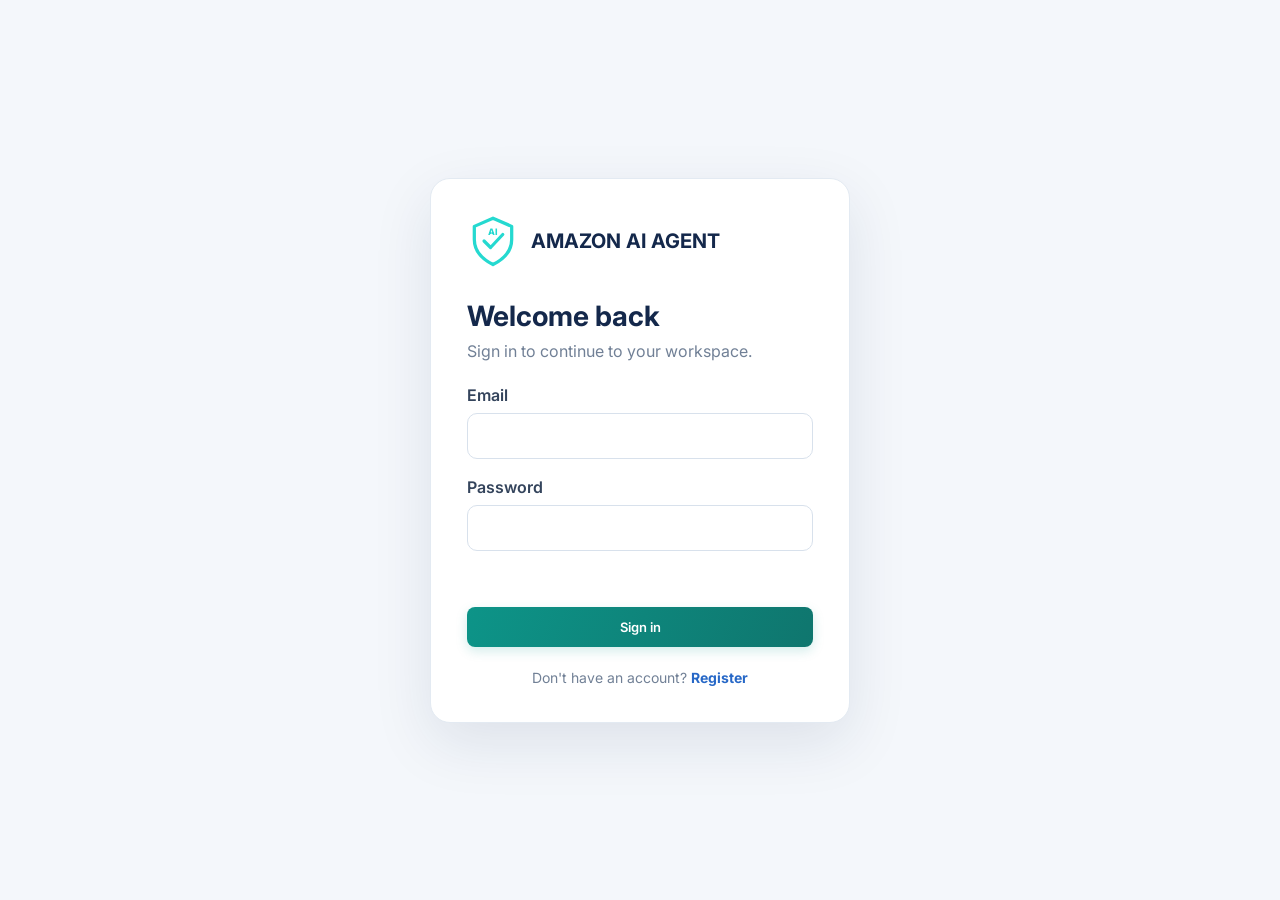
==== commit 258e1448: "Add Audit Trail page with live backend integration - Added Audit Trail navigation and dashboard page" ====
--- a/governed-ai-agent/index.html
+++ b/governed-ai-agent/index.html
@@ -1,58 +1,43 @@
-
 <!DOCTYPE html>
 <html lang="en">
 <head>
     <meta charset="UTF-8">
     <meta name="viewport" content="width=device-width, initial-scale=1.0">
     <title>AMAZON AI AGENT | Governed Agent</title>
-
     <link rel="stylesheet" href="css/style.css">
     <link rel="stylesheet" href="css/dashboard.css">
     <link rel="stylesheet" href="css/auth.css">
+    <link rel="stylesheet" href="css/premium-dashboard.css">
 </head>
-
 <body>
-
-    <!-- Authentication screen -->
     <section id="authView" class="auth-view">
         <div class="auth-card">
-            <div class="auth-brand">
-                <span class="brand-icon">⬡</span>
-                <span>AMAZON AI AGENT</span>
-            </div>
-
+            <div class="auth-brand"><span class="brand-icon"><svg class="governance-logo" viewBox="0 0 64 64" role="img" aria-label="AI Governance Shield">
+<path d="M32 4 L55 14 V30 C55 44 46 54 32 61 C18 54 9 44 9 30 V14 Z"
+fill="none" stroke="currentColor" stroke-width="4" stroke-linejoin="round"/>
+<path d="M21 32 L29 40 L44 24" fill="none" stroke="currentColor"
+stroke-width="4" stroke-linecap="round" stroke-linejoin="round"/>
+<text x="32" y="25" text-anchor="middle" fill="currentColor"
+font-size="11" font-weight="800">AI</text>
+</svg></span><span>AMAZON AI AGENT</span></div>
             <h1 id="authTitle">Welcome back</h1>
             <p id="authSubtitle">Sign in to continue to your workspace.</p>
-
             <form id="authForm">
                 <div class="form-group" id="nameGroup" hidden>
                     <label for="authName">Full name</label>
                     <input id="authName" type="text" autocomplete="name">
                 </div>
-
                 <div class="form-group">
                     <label for="authEmail">Email</label>
                     <input id="authEmail" type="email" autocomplete="email" required>
                 </div>
-
                 <div class="form-group">
                     <label for="authPassword">Password</label>
-                    <input
-                        id="authPassword"
-                        type="password"
-                        autocomplete="current-password"
-                        minlength="6"
-                        required
-                    >
-                </div>
-
+                    <input id="authPassword" type="password" autocomplete="current-password" minlength="6" required>
+                </div>
                 <p id="authError" class="auth-error" role="alert"></p>
-
-                <button id="authSubmit" class="primary-button" type="submit">
-                    Sign in
-                </button>
+                <button id="authSubmit" class="primary-button" type="submit">Sign in</button>
             </form>
-
             <p class="auth-switch">
                 <span id="authSwitchText">Don't have an account?</span>
                 <button id="authSwitchButton" type="button">Register</button>
@@ -60,375 +45,310 @@
         </div>
     </section>
 
-    <!-- Main application -->
     <div class="app" id="appShell" hidden>
-
-        <!-- Sidebar -->
         <aside class="sidebar">
-            <div class="brand">
-                <span class="brand-icon">⬡</span>
-                <span>AMAZON AI AGENT</span>
-            </div>
-
+            <div class="brand"><span class="hero-logo"><svg class="governance-logo" viewBox="0 0 64 64" role="img" aria-label="AI Governance Shield">
+<path d="M32 4 L55 14 V30 C55 44 46 54 32 61 C18 54 9 44 9 30 V14 Z"
+fill="none" stroke="currentColor" stroke-width="4" stroke-linejoin="round"/>
+<path d="M21 32 L29 40 L44 24" fill="none" stroke="currentColor"
+stroke-width="4" stroke-linecap="round" stroke-linejoin="round"/>
+<text x="32" y="25" text-anchor="middle" fill="currentColor"
+font-size="11" font-weight="800">AI</text>
+</svg></span><span>AMAZON AI AGENT</span></div>
             <p class="nav-label">WORKSPACE</p>
-
             <nav class="navigation">
-                <a href="#" class="nav-link active" data-view="dashboard">
-                    <span>▦</span> Dashboard
-                </a>
-
-                <a href="#" class="nav-link" data-view="tasks">
-                    <span>☷</span> Tasks
-                </a>
-
-                <a href="#" class="nav-link" data-view="approvals">
-                    <span>✓</span> Approvals
-                </a>
-
-                <a href="#" class="nav-link" data-view="policies">
-                    <span>◇</span> Policies
-                </a>
-
-                <a href="#" class="nav-link" data-view="evaluations">
-                    <span>▥</span> Evaluations
-                </a>
-
-                <a href="#" class="nav-link" data-view="repair">
-                    <span>✎</span> Repair Studio
-                </a>
-
-                <a href="#" class="nav-link" data-view="playground">
-                    <span>⚡</span> Evaluation Playground
-                </a>
+                <a href="#" class="nav-link active" data-view="dashboard"><span class="nav-icon">D</span> Dashboard</a>
+                <a href="#" class="nav-link" data-view="audit"><span class="nav-icon">A</span> Audit Trail</a>
+                <a href="#" class="nav-link" data-view="tasks"><span class="nav-icon">T</span> Tasks</a>
+                <a href="#" class="nav-link" data-view="approvals"><span class="nav-icon">H</span> Approvals</a>
+                <a href="#" class="nav-link" data-view="policies"><span class="nav-icon">P</span> Policies</a>
+                <a href="#" class="nav-link" data-view="evaluations"><span class="nav-icon">E</span> Evaluations</a>
+                <a href="#" class="nav-link" data-view="repair"><span class="nav-icon">R</span> Repair Studio</a>
+                <a href="#" class="nav-link" data-view="playground"><span class="nav-icon">G</span> Evaluation Playground</a>
             </nav>
-
             <div class="sidebar-footer">
-                <span class="status-dot"></span>
-                All systems operational
-
-                <button id="logoutButton" class="logout-button" type="button">
-                    ↪ Log out
-                </button>
+                <span class="status-dot"></span> All systems operational
+                <button id="logoutButton" class="logout-button" type="button">â†ª Log out</button>
             </div>
         </aside>
 
-        <!-- Main content -->
         <main class="main-content">
-
             <header class="topbar">
-                <div>
-                    <p class="eyebrow">WORKSPACE / OVERVIEW</p>
-                    <h1 id="pageTitle">Dashboard</h1>
-                </div>
-
-                <div class="user-profile">
-                    <div class="avatar" id="userAvatar">U</div>
-                    <span id="userDisplayName">Workspace User</span>
-                </div>
+                <div><p class="eyebrow">WORKSPACE / OVERVIEW</p><h1 id="pageTitle">Dashboard</h1></div>
+                <div class="user-profile"><div class="avatar" id="userAvatar">U</div><span id="userDisplayName">Workspace User</span></div>
             </header>
 
-            <!-- Dashboard -->
             <section id="dashboardView" class="page-view">
-
                 <div class="welcome-banner">
                     <div>
                         <p class="eyebrow">GOVERNED AI WORKSPACE</p>
                         <h2>Automate with confidence.</h2>
-                        <p>Execute tasks with policy enforcement and human oversight.</p>
-                    </div>
-                    <div class="banner-icon">⬡</div>
+                        <p>Submit expense claims with policy enforcement and human oversight.</p>
+                    </div>
+                    <div class="banner-icon">
+    <svg class="governance-logo" viewBox="0 0 64 64" role="img" aria-label="AI Governance Shield">
+        <path d="M32 4 L55 14 V30 C55 44 46 54 32 61 C18 54 9 44 9 30 V14 Z"
+              fill="none" stroke="currentColor" stroke-width="4" stroke-linejoin="round"/>
+        <path d="M21 32 L29 40 L44 24" fill="none" stroke="currentColor"
+              stroke-width="4" stroke-linecap="round" stroke-linejoin="round"/>
+        <text x="32" y="25" text-anchor="middle" fill="currentColor"
+              font-size="11" font-weight="800">AI</text>
+    </svg>
+</div>
                 </div>
 
                 <div class="stats-grid">
-                    <article class="stat-card">
-                        <p>Total Tasks</p>
-                        <h3 id="totalTasks">0</h3>
-                        <span>Tasks submitted</span>
-                    </article>
-
-                    <article class="stat-card">
-                        <p>In Progress</p>
-                        <h3 id="runningTasks">0</h3>
-                        <span>Currently executing</span>
-                    </article>
-
-                    <article class="stat-card">
-                        <p>Pending Approvals</p>
-                        <h3 id="pendingApprovals">0</h3>
-                        <span>Awaiting human review</span>
-                    </article>
-
-                    <article class="stat-card">
-                        <p>Policy Blocks</p>
-                        <h3 id="policyBlocks">0</h3>
-                        <span>Unsafe actions prevented</span>
-                    </article>
-                </div>
-
-                <!-- Create task -->
-                <section class="panel task-form-panel">
+    <article class="stat-card">
+        <p>Total Tasks</p>
+        <h3 id="totalTasks">0</h3>
+        <span>Expense claims submitted</span>
+    </article>
+
+    <article class="stat-card">
+        <p>Completed</p>
+        <h3 id="runningTasks">0</h3>
+        <span>Claims completed</span>
+    </article>
+
+    <article class="stat-card">
+        <p>Pending Approvals</p>
+        <h3 id="pendingApprovals">0</h3>
+        <span>Awaiting human review</span>
+    </article>
+
+    <article class="stat-card">
+        <p>Policy Blocks</p>
+        <h3 id="policyBlocks">0</h3>
+        <span>Claims blocked by policy</span>
+    </article>
+</div>
+
+                
+<section class="panel safety-centre">
+    <div class="section-heading">
+        <div>
+            <span class="eyebrow">GOVERNANCE OVERVIEW</span>
+            <h2>Safety Centre</h2>
+            <p>Monitor how the agent protects expense processing.</p>
+        </div>
+    </div>
+    <div class="safety-grid">
+        <button type="button" class="safety-card safety-action" data-view="policies">
+            <span class="safety-icon">?</span>
+            <h3>Policy enforcement</h3>
+            <p>Expense claims are checked against backend policy rules.</p>
+        </button>
+        <button type="button" class="safety-card safety-action" data-view="approvals">
+            <span class="safety-icon">?</span>
+            <h3>Human oversight</h3>
+            <p>Claims requiring approval wait for a human decision.</p>
+        </button>
+        <button type="button" class="safety-card safety-action" data-view="audit">
+            <span class="safety-icon">?</span>
+            <h3>Action history</h3>
+            <p>Agent decisions and actions are recorded for review.</p>
+        </button>
+    </div>
+    <div class="dashboard-action">
+        <div>
+            <h3>Ready to submit an expense?</h3>
+            <p>Enter claim details and upload a PDF receipt for policy review.</p>
+        </div>
+        <button type="button" class="primary-button" data-view="expense">
+            + Submit New Expense
+        </button>
+    </div>
+</section>
+
+
+                <section class="panel">
                     <div class="section-heading">
-                        <div>
-                            <h2>Create a task</h2>
-                            <p>Describe the task you want your agent to perform.</p>
-                        </div>
+                        <div><h2>Recent activity</h2><p>Your latest expense claims and their backend statuses.</p></div>
+                        <button type="button" class="secondary-button" data-view="tasks">View all tasks</button>
+                    </div>
+                    <div id="recentTasks" class="recent-tasks"><p class="empty-state">No expense claims submitted yet.</p></div>
+                </section>
+            </section>
+
+            
+<section id="expenseView" class="page-view" hidden>
+    <div class="page-header">
+        <span class="eyebrow">EXPENSE WORKFLOW</span>
+        <h1>Submit an Expense</h1>
+        <p>Provide the details and receipt. The agent will check the claim against policy rules.</p>
+    </div>
+    <section class="panel task-form-panel">
+                    <div class="section-heading">
+                        <div><h2>Submit an expense claim</h2><p>Upload a PDF receipt and provide the expense details for policy review.</p></div>
                     </div>
 
                     <form id="taskForm">
-                        <label for="taskInput">Task description</label>
-
-                        <textarea
-                            id="taskInput"
-                            placeholder="Example: Review my admission documents and identify missing information..."
-                            required
-                        ></textarea>
-
+                        <div class="form-group">
+                            <label for="taskInput">Expense description</label>
+                            <textarea id="taskInput" placeholder="Explain the business purpose of this expense..." required></textarea>
+                        </div>
+                        <div class="form-group">
+                            <label for="employeeName">Employee name</label>
+                            <input id="employeeName" type="text" minlength="2" required>
+                        </div>
+                        <div class="form-group">
+                            <label for="expenseAmount">Amount (INR)</label>
+                            <input id="expenseAmount" type="number" min="0.01" step="0.01" required>
+                        </div>
+                        <div class="form-group">
+                            <label for="expenseMerchant">Merchant</label>
+                            <input id="expenseMerchant" type="text" minlength="2" required>
+                        </div>
+                        <div class="form-group">
+                            <label for="expenseDate">Expense date</label>
+                            <input id="expenseDate" type="date" required>
+                        </div>
+                        <div class="form-group">
+                            <label for="expenseCategory">Category</label>
+                            <select id="expenseCategory" required>
+                                <option value="">Select category</option>
+                                <option value="Travel">Travel</option>
+                                <option value="Food">Food</option>
+                                <option value="Accommodation">Accommodation</option>
+                            </select>
+                        </div>
+                        <div class="task-file-upload">
+                            <label for="taskFileInput">Attach receipt (PDF only)</label>
+                            <div class="task-file-controls">
+                                <input type="file" id="taskFileInput" accept=".pdf,application/pdf" required>
+                                <span class="file-upload-hint">One PDF receipt, maximum 10 MB.</span>
+                            </div>
+                            <div id="taskAttachedFiles" class="task-attached-files"><p class="empty-state">No receipt attached.</p></div>
+                        </div>
+                        <div id="receiptExtraction" class="panel" hidden aria-live="polite"></div>
+                        <div id="expenseSubmissionResult" role="status" aria-live="polite"></div>
                         <div class="form-footer">
-                            <span>Agent actions are subject to policy checks.</span>
-                            <button type="submit" class="primary-button">
-                                + Start task
-                            </button>
+                            <span>Claims are checked against backend policy rules.</span>
+                            <button type="submit" class="primary-button" id="expenseSubmitButton">Upload &amp; review receipt</button>
                         </div>
                     </form>
                 </section>
-
-                <!-- Recent activity -->
-                <section class="panel">
-                    <div class="section-heading">
-                        <div>
-                            <h2>Recent activity</h2>
-                            <p>Your latest agent tasks and their statuses.</p>
-                        </div>
-
-                        <button
-                            type="button"
-                            class="secondary-button"
-                            data-view="tasks"
-                        >
-                            View all tasks
-                        </button>
-                    </div>
-
-                    <div id="recentTasks" class="recent-tasks">
-                        <p class="empty-state">
-                            No tasks yet. Create your first task above.
-                        </p>
-                    </div>
-                </section>
-            </section>
-
-            <!-- Task Center -->
-            <section id="tasksView" class="page-view" hidden>
-                <div class="page-header">
-                    <h1>Task Center</h1>
-                    <p>Track submitted tasks, completed work, and scanned documents.</p>
-                </div>
-
+</section>
+
+<section id="auditView" class="page-view" hidden>
+    <div class="page-header">
+        <h1>Audit Trail</h1>
+        <p>Review the actual decisions and actions recorded by the agent.</p>
+    </div>
+
+    <div class="panel audit-panel">
+        <div class="section-heading">
+            <div>
+                <span class="eyebrow">GOVERNANCE RECORDS</span>
+                <h2>Agent Action History</h2>
+                <p id="auditSummary">Loading recorded actions...</p>
+            </div>
+            <button type="button" class="primary-button" id="refreshAudit">Refresh</button>
+        </div>
+
+        <div id="auditMessage" role="status" aria-live="polite"></div>
+
+        <div class="table-responsive">
+            <table class="audit-table">
+                <thead>
+                    <tr>
+                        <th>Action</th>
+                        <th>Status</th>
+                        <th>Policy Check</th>
+                        <th>Document ID</th>
+                        <th>Date &amp; Time</th>
+                    </tr>
+                </thead>
+                <tbody id="auditTableBody">
+                    <tr><td colspan="5">Loading actions...</td></tr>
+                </tbody>
+            </table>
+        </div>
+    </div>
+</section>
+
+<section id="tasksView" class="page-view" hidden>
+                <div class="page-header"><h1>Task Center</h1><p>Track expense claims and their actual backend decisions.</p></div>
+                <div class="panel"><h2>Expense Claim History</h2><div id="taskHistoryList"><p>No claims submitted yet.</p></div></div>
                 <div class="panel">
-                    <h2>Task History</h2>
-                    <div id="taskHistoryList">
-                        <p>No tasks submitted yet.</p>
-                    </div>
-                </div>
-
-                <div class="panel">
-                    <h2>Scanned Documents</h2>
-                    <p>View scanned files, their status, and reported issues.</p>
-
-                    <div class="task-filters">
-                        <input
-                            type="search"
-                            id="fileSearch"
-                            placeholder="Search files..."
-                            aria-label="Search scanned files"
-                        >
-
-                        <select id="fileStatusFilter" aria-label="Filter by status">
-                            <option value="all">All files</option>
-                            <option value="issues">Files with issues</option>
-                            <option value="clean">No reported issues</option>
-                        </select>
-                    </div>
-
-                    <div id="scannedFilesList">
-                        <p>No scanned files yet. Scan files from the Dashboard first.</p>
-                    </div>
-                </div>
-            </section>
-
-            <!-- Approvals -->
+                    <h2>Receipt Documents</h2>
+                    <p>Receipt uploads are processed during expense submission. PDF text extraction is supported in this prototype.</p>
+                    <div id="scannedFilesList"><p class="empty-state">No separate document scans.</p></div>
+                </div>
+            </section>
+
             <section id="approvalsView" class="page-view" hidden>
-                <div class="panel">
-                    <h2>Human Approvals</h2>
-                    <p>Review sensitive actions before the agent proceeds.</p>
-                    <p class="empty-state">No approval requests yet.</p>
-                </div>
-            </section>
-
-            <!-- Policies -->
+                <div class="panel"><h2>Human Approvals</h2><p>Review sensitive actions before the agent proceeds.</p><p class="empty-state">Loading approval requests...</p></div>
+            </section>
+
             <section id="policiesView" class="page-view" hidden>
-                <div class="panel">
-                    <h2>Policy Center</h2>
-                    <p>Manage the rules that govern agent actions.</p>
-                </div>
-            </section>
-
-            <!-- Evaluations -->
+                <div class="panel"><h2>Policy Center</h2><p>Expense policy rules are enforced by the backend.</p><p>Travel, Food and Accommodation claims are checked against configured limits and approval thresholds.</p></div>
+            </section>
+
             <section id="evaluationsView" class="page-view" hidden>
-                <div class="panel">
-                    <h2>Evaluations</h2>
-                    <p>Monitor task quality and policy compliance.</p>
-                </div>
-            </section>
-
-            <!-- Smart Document Repair Studio -->
+                <div class="panel"><h2>Evaluations</h2><p>Monitor task quality and policy compliance.</p></div>
+            </section>
+
             <section id="repairView" class="page-view repair-view" hidden>
-
                 <div class="page-header repair-header">
-                    <div>
-                        <span class="eyebrow">DOCUMENT INTELLIGENCE</span>
-                        <h1>Smart Document Repair Studio</h1>
-                        <p>Review findings, explore suggested fixes, and decide what happens next.</p>
-                    </div>
-                    <div class="header-icon">✦</div>
-                </div>
-
+                    <div><span class="eyebrow">DOCUMENT INTELLIGENCE</span><h1>Smart Document Repair Studio</h1><p>Review findings, explore suggested fixes, and decide what happens next.</p></div>
+                    <div class="header-icon">âœ¦</div>
+                </div>
                 <div class="repair-layout">
-
                     <aside class="panel repair-sidebar">
-                        <div class="section-heading">
-                            <div>
-                                <span class="eyebrow">WORKSPACE</span>
-                                <h2>Select document</h2>
-                            </div>
-                            <span class="mini-badge">AI SCAN</span>
-                        </div>
-
+                        <div class="section-heading"><div><span class="eyebrow">WORKSPACE</span><h2>Select document</h2></div><span class="mini-badge">AI SCAN</span></div>
                         <label for="repairDocumentSelect">Scanned document</label>
-                        <select id="repairDocumentSelect">
-                            <option value="">Select a document</option>
-                        </select>
-
-                        <div class="repair-tip">
-                            <span class="tip-icon">✧</span>
-                            <div>
-                                <strong>Review before applying</strong>
-                                <p>Suggested changes are not applied until you accept them.</p>
-                            </div>
-                        </div>
+                        <select id="repairDocumentSelect"><option value="">Select a document</option></select>
+                        <div class="repair-tip"><span class="tip-icon">âœ§</span><div><strong>Review before applying</strong><p>Suggested changes are not applied until you accept them.</p></div></div>
                     </aside>
-
                     <div class="repair-main">
-                        <div class="repair-intro">
-                            <div>
-                                <span class="eyebrow">SCAN RESULTS</span>
-                                <h2>Findings &amp; suggestions</h2>
-                                <p>Inspect each issue and choose how to resolve it.</p>
-                            </div>
-
-                            <span class="status-pill">
-                                <span class="status-dot"></span>
-                                Human review
-                            </span>
-                        </div>
-
-                        <div id="repairFindings" class="repair-findings">
-                            <div class="empty-state repair-empty">
-                                <span class="empty-icon">⌕</span>
-                                <h3>No document selected</h3>
-                                <p>Select a scanned document to view its findings.</p>
-                            </div>
-                        </div>
-                    </div>
-                </div>
-            </section>
-
-            <!-- Agent Evaluation Playground -->
+                        <div class="repair-intro"><div><span class="eyebrow">SCAN RESULTS</span><h2>Findings &amp; suggestions</h2><p>Inspect each issue and choose how to resolve it.</p></div><span class="status-pill"><span class="status-dot"></span>Human review</span></div>
+                        <div id="repairFindings" class="repair-findings"><div class="empty-state repair-empty"><span class="empty-icon">âŒ•</span><h3>No document selected</h3><p>Select a scanned document to view its findings.</p></div></div>
+                    </div>
+                </div>
+            </section>
+
             <section id="playgroundView" class="page-view playground-view" hidden>
-
                 <div class="page-header playground-header">
-                    <div>
-                        <span class="eyebrow">AGENT TESTING LAB</span>
-                        <h1>Evaluation Playground</h1>
-                        <p>Compare how policy settings affect agent performance, risk, and approval requirements.</p>
-                    </div>
-                    <div class="header-icon">⚡</div>
-                </div>
-
+                    <div><span class="eyebrow">AGENT TESTING LAB</span><h1>Evaluation Playground</h1><p>Compare how policy settings affect agent performance, risk, and approval requirements.</p></div>
+                    <div class="header-icon">âš¡</div>
+                </div>
                 <div class="playground-layout">
-
                     <div class="panel evaluation-config">
-                        <div class="section-heading">
-                            <div>
-                                <span class="eyebrow">CONFIGURATION</span>
-                                <h2>Build a test</h2>
-                            </div>
-                            <span class="config-icon">⚙️</span>
-                        </div>
-
+                        <div class="section-heading"><div><span class="eyebrow">CONFIGURATION</span><h2>Build a test</h2></div><span class="config-icon">âš™ï¸</span></div>
                         <label for="evaluationScenario">Test scenario</label>
                         <select id="evaluationScenario">
                             <option value="document">Document review</option>
                             <option value="sensitive">Sensitive action</option>
                             <option value="external">External data sharing</option>
                         </select>
-
                         <label for="evaluationPolicy">Policy strictness</label>
                         <select id="evaluationPolicy">
                             <option value="balanced">Balanced</option>
                             <option value="strict">Strict</option>
                             <option value="permissive">Permissive</option>
                         </select>
-
-                        <div class="policy-hint">
-                            <strong>Policy controls agent behavior</strong>
-                            <p>Compare how different policy settings change task completion and risk.</p>
-                        </div>
-
-                        <button
-                            type="button"
-                            class="primary-button run-evaluation-btn"
-                            id="runEvaluation"
-                        >
-                            ▶️ Run evaluation
-                        </button>
-                    </div>
-
+                        <div class="policy-hint"><strong>Policy controls agent behavior</strong><p>Compare how different policy settings change task completion and risk.</p></div>
+                        <button type="button" class="primary-button run-evaluation-btn" id="runEvaluation">â–¶ï¸ Run evaluation</button>
+                    </div>
                     <div class="panel evaluation-results-panel">
-                        <div class="section-heading">
-                            <div>
-                                <span class="eyebrow">SIMULATION OUTPUT</span>
-                                <h2>Evaluation results</h2>
-                            </div>
-                            <span class="results-badge">DEMO</span>
-                        </div>
-
-                        <div id="evaluationResults" class="evaluation-results">
-                            <div class="empty-state evaluation-empty">
-                                <span class="empty-icon">⌁</span>
-                                <h3>Ready to evaluate</h3>
-                                <p>Choose a scenario and policy, then run the test to view results.</p>
-                            </div>
-                        </div>
-                    </div>
-                </div>
-
-                <div class="evaluation-note">
-                    <span>ⓘ</span>
-                    <p>Results are simulated for this prototype, not measurements from a live AI agent.</p>
-                </div>
-            </section>
-
+                        <div class="section-heading"><div><span class="eyebrow">SIMULATION OUTPUT</span><h2>Evaluation results</h2></div><span class="results-badge">DEMO</span></div>
+                        <div id="evaluationResults" class="evaluation-results"><div class="empty-state evaluation-empty"><span class="empty-icon">âŒ</span><h3>Ready to evaluate</h3><p>Choose a scenario and policy, then run the test to view results.</p></div></div>
+                    </div>
+                </div>
+                <div class="evaluation-note"><span>â“˜</span><p>Results are simulated for this prototype, not measurements from a live AI agent.</p></div>
+            </section>
         </main>
     </div>
 
-    <!-- JavaScript files -->
     <script src="js/auth.js"></script>
     <script src="js/main.js"></script>
     <script src="js/dashboard.js"></script>
     <script src="js/tasks.js"></script>
     <script src="js/file-scanner.js"></script>
-    <script src="js/evaluations.js"></script>
-
+    <script src="js/approvals.js"></script>
+    <script src="js/evaluation.js"></script>
 </body>
-</html>+</html>
+
+
--- a/governed-ai-agent/css/dashboard.css
+++ b/governed-ai-agent/css/dashboard.css
@@ -1153,4 +1153,117 @@
     .status-pill {
         display: none;
     }
+}
+.file-upload-card {
+    margin-top: 24px;
+}
+
+.file-upload-card .card-header {
+    display: flex;
+    justify-content: space-between;
+    align-items: center;
+    gap: 16px;
+}
+
+.uploaded-files-list {
+    margin-top: 20px;
+}
+
+.uploaded-file-item {
+    display: flex;
+    justify-content: space-between;
+    align-items: center;
+    gap: 16px;
+    padding: 14px 0;
+    border-bottom: 1px solid #e5eaf1;
+}
+
+.uploaded-file-info {
+    min-width: 0;
+}
+
+.uploaded-file-name {
+    display: block;
+    font-weight: 600;
+    overflow-wrap: anywhere;
+}
+
+.uploaded-file-size {
+    display: block;
+    margin-top: 4px;
+    color: #718096;
+    font-size: 13px;
+}
+
+.remove-file-button {
+    border: 1px solid #d8e1ec;
+    background: white;
+    color: #c0392b;
+    padding: 7px 12px;
+    border-radius: 8px;
+    cursor: pointer;
+    flex-shrink: 0;
+}
+
+.remove-file-button:hover {
+    background: #fff4f2;
+}
+
+.empty-state {
+    color: #718096;
+    font-size: 14px;
+}
+
+.task-file-upload {
+    margin-top: 20px;
+}
+
+.task-file-upload > label {
+    display: block;
+    margin-bottom: 10px;
+    font-weight: 600;
+}
+
+.task-file-controls {
+    display: flex;
+    flex-wrap: wrap;
+    align-items: center;
+    gap: 12px;
+}
+
+.task-file-controls input[type="file"] {
+    max-width: 100%;
+}
+
+.file-upload-hint {
+    color: #718096;
+    font-size: 13px;
+}
+
+.task-attached-files {
+    margin-top: 12px;
+}
+
+.attached-file-item {
+    display: flex;
+    align-items: center;
+    justify-content: space-between;
+    gap: 12px;
+    padding: 10px 0;
+    border-bottom: 1px solid #e5eaf1;
+}
+
+.attached-file-name {
+    overflow-wrap: anywhere;
+    font-size: 14px;
+}
+
+.remove-attached-file {
+    flex-shrink: 0;
+    border: 1px solid #d8e1ec;
+    border-radius: 8px;
+    background: white;
+    color: #c0392b;
+    padding: 6px 10px;
+    cursor: pointer;
 }
--- a/governed-ai-agent/css/premium-dashboard.css
+++ b/governed-ai-agent/css/premium-dashboard.css
@@ -0,0 +1,461 @@
+﻿/* AMAZON SAFE AGENT - PREMIUM DASHBOARD */
+
+:root {
+    --premium-navy: #101b30;
+    --premium-teal: #0d9488;
+    --premium-purple: #7865d9;
+    --premium-bg: #f4f7fb;
+}
+
+body {
+    background: var(--premium-bg);
+}
+
+.sidebar {
+    background: linear-gradient(180deg, #101b30, #172943);
+    box-shadow: 5px 0 25px rgba(15, 30, 55, 0.08);
+}
+
+.brand {
+    font-size: 17px;
+    letter-spacing: 0.3px;
+}
+
+.nav-link {
+    border-radius: 10px;
+    padding: 14px;
+    transition: all 0.2s ease;
+}
+
+.nav-link.active {
+    background: rgba(45, 212, 191, 0.14);
+    border-left: 3px solid #2dd4bf;
+    color: #ffffff;
+}
+
+.nav-link:hover {
+    background: rgba(255,255,255,0.08);
+}
+
+.main-content {
+    padding: 34px;
+}
+
+.topbar {
+    margin-bottom: 30px;
+}
+
+.topbar h1 {
+    font-size: 29px;
+    font-weight: 750;
+    letter-spacing: -0.7px;
+}
+
+.welcome-banner {
+    background: linear-gradient(115deg, #14243d, #244b62);
+    border-radius: 18px;
+    padding: 38px;
+    box-shadow: 0 12px 30px rgba(20, 45, 70, 0.12);
+}
+
+.welcome-banner h2 {
+    font-size: 30px;
+    letter-spacing: -0.8px;
+}
+
+.banner-icon {
+    font-size: 82px;
+    text-shadow: 0 0 30px rgba(45, 212, 191, 0.3);
+}
+
+.stats-grid {
+    gap: 18px;
+}
+
+.stat-card {
+    position: relative;
+    overflow: hidden;
+    border: 1px solid #e8edf4;
+    border-radius: 16px;
+    padding: 23px;
+    box-shadow: 0 5px 20px rgba(30, 50, 80, 0.045);
+    transition: transform 0.2s, box-shadow 0.2s;
+}
+
+.stat-card:hover {
+    transform: translateY(-3px);
+    box-shadow: 0 12px 25px rgba(30, 50, 80, 0.09);
+}
+
+.stat-card h3 {
+    font-size: 32px;
+    font-weight: 750;
+}
+
+.stat-card:nth-child(1) h3 { color: #3478c5; }
+.stat-card:nth-child(2) h3 { color: #0d9488; }
+.stat-card:nth-child(3) h3 { color: #d69a24; }
+.stat-card:nth-child(4) h3 { color: #d35454; }
+
+.panel {
+    border-radius: 16px;
+    border-color: #e7edf4;
+    box-shadow: 0 5px 22px rgba(30, 50, 80, 0.045);
+}
+
+.safety-centre {
+    padding: 26px;
+}
+
+.safety-grid {
+    display: grid;
+    grid-template-columns: repeat(3, minmax(0, 1fr));
+    gap: 16px;
+}
+
+.safety-card {
+    padding: 21px;
+    border: 1px solid #e7edf4;
+    border-radius: 13px;
+    background: #fbfcfe;
+}
+
+.safety-icon {
+    display: grid;
+    place-items: center;
+    width: 38px;
+    height: 38px;
+    margin-bottom: 15px;
+    border-radius: 11px;
+    background: #e5f7f4;
+    color: #0d9488;
+    font-size: 20px;
+    font-weight: 700;
+}
+
+.safety-card h3 {
+    margin-bottom: 8px;
+    font-size: 14px;
+}
+
+.safety-card p,
+.dashboard-action p {
+    color: #718096;
+    font-size: 12px;
+    line-height: 1.7;
+}
+
+.dashboard-action {
+    display: flex;
+    align-items: center;
+    justify-content: space-between;
+    gap: 20px;
+    margin-top: 22px;
+    padding: 21px;
+    border-radius: 13px;
+    background: linear-gradient(100deg, #f0f7ff, #f0fbf9);
+}
+
+.dashboard-action h3 {
+    margin-bottom: 6px;
+    font-size: 15px;
+}
+
+.primary-button {
+    background: linear-gradient(110deg, #0d9488, #0f766e);
+    box-shadow: 0 4px 12px rgba(13, 148, 136, 0.18);
+}
+
+.primary-button:hover {
+    background: #0f766e;
+}
+
+.secondary-button {
+    border-radius: 9px;
+}
+
+.recent-task {
+    padding: 18px 5px;
+}
+
+.page-header {
+    margin-bottom: 24px;
+}
+
+.page-header h1 {
+    margin: 7px 0;
+    font-size: 28px;
+}
+
+.page-header p {
+    color: #718096;
+    font-size: 14px;
+    line-height: 1.6;
+}
+
+/* Separate expense submission page */
+
+#expenseView .task-form-panel {
+    padding: 30px;
+}
+
+#expenseView .task-form-panel form {
+    display: grid;
+    grid-template-columns: repeat(2, minmax(0, 1fr));
+    gap: 20px;
+}
+
+#expenseView .task-form-panel .form-group {
+    margin: 0;
+}
+
+#expenseView .task-form-panel label {
+    display: block;
+    margin-bottom: 9px;
+    color: #34445c;
+    font-size: 13px;
+    font-weight: 650;
+}
+
+#expenseView .task-form-panel input:not([type="file"]),
+#expenseView .task-form-panel select,
+#expenseView .task-form-panel textarea {
+    width: 100%;
+    min-height: 46px;
+    padding: 12px 14px;
+    border: 1px solid #dce4ed;
+    border-radius: 9px;
+    background: #ffffff;
+    color: #243247;
+    font: inherit;
+    font-size: 13px;
+}
+
+#expenseView .task-form-panel textarea {
+    min-height: 110px;
+}
+
+#expenseView .task-form-panel input:focus,
+#expenseView .task-form-panel select:focus,
+#expenseView .task-form-panel textarea:focus {
+    outline: none;
+    border-color: #0d9488;
+    box-shadow: 0 0 0 3px rgba(13, 148, 136, 0.10);
+}
+
+#expenseView .task-form-panel .task-file-upload,
+#expenseView .task-form-panel #receiptExtraction,
+#expenseView .task-form-panel #expenseSubmissionResult,
+#expenseView .task-form-panel .form-footer {
+    grid-column: 1 / -1;
+}
+
+#expenseView .task-file-upload {
+    padding: 22px;
+    border: 2px dashed #cbd9e6;
+    border-radius: 13px;
+    background: #f8fbfd;
+}
+
+#expenseView .task-file-upload input {
+    max-width: 100%;
+}
+
+#expenseView .task-attached-files {
+    margin-top: 12px;
+}
+
+#expenseView .form-footer {
+    padding-top: 20px;
+    border-top: 1px solid #e8edf3;
+}
+
+#expenseView #receiptExtraction pre {
+    max-height: 220px;
+    overflow: auto;
+    font-size: 12px;
+}
+
+@media (max-width: 850px) {
+    .safety-grid {
+        grid-template-columns: 1fr;
+    }
+
+    .main-content {
+        padding: 22px;
+    }
+}
+
+@media (max-width: 600px) {
+    #expenseView .task-form-panel form {
+        grid-template-columns: 1fr;
+    }
+
+    .dashboard-action {
+        align-items: flex-start;
+        flex-direction: column;
+    }
+
+    .welcome-banner {
+        padding: 24px;
+    }
+}
+/* Clean sidebar navigation icons */
+.sidebar .nav-icon {
+    display: inline-flex;
+    width: 30px;
+    height: 30px;
+    align-items: center;
+    justify-content: center;
+    border-radius: 8px;
+    background: rgba(255, 255, 255, 0.08);
+    color: #9feee5;
+    font-size: 13px;
+    font-weight: 800;
+    flex-shrink: 0;
+}
+
+.sidebar .nav-link {
+    display: flex;
+    align-items: center;
+    gap: 12px;
+}
+
+/* Brand logo */
+.sidebar .brand-icon {
+    display: inline-flex;
+    width: 46px;
+    height: 46px;
+    align-items: center;
+    justify-content: center;
+    border-radius: 12px;
+    background: rgba(45, 212, 191, 0.15);
+    color: #2dd4bf;
+    font-size: 19px;
+    font-weight: 900;
+    letter-spacing: -1px;
+    flex-shrink: 0;
+}
+.brand-icon,
+.hero-logo {
+    color: #2dd4bf;
+    font-weight: 800;
+}
+
+.brand-icon {
+    font-size: 27px;
+}
+
+.hero-logo {
+    font-size: 48px;
+    letter-spacing: 3px;
+}
+.governance-logo {
+    width: 52px;
+    height: 52px;
+    color: #25d9d0;
+    display: block;
+    flex-shrink: 0;
+}
+
+.brand-icon,
+.hero-logo {
+    display: inline-flex;
+    align-items: center;
+    justify-content: center;
+}
+
+.hero-logo .governance-logo {
+    width: 100px;
+    height: 100px;
+}
+.banner-icon {
+    display: flex;
+    align-items: center;
+    justify-content: center;
+    color: #2dd4bf;
+}
+
+.banner-icon .governance-logo {
+    width: 110px;
+    height: 110px;
+    filter: drop-shadow(0 0 12px rgba(45, 212, 191, 0.5));
+}
+.stats-grid {
+    display: grid !important;
+    grid-template-columns: repeat(4, minmax(0, 1fr)) !important;
+    gap: 18px !important;
+    width: 100%;
+    align-items: stretch;
+}
+
+.stats-grid > .stat-card {
+    min-width: 0;
+    width: 100%;
+    box-sizing: border-box;
+}
+
+@media (max-width: 1000px) {
+    .stats-grid {
+        grid-template-columns: repeat(2, minmax(0, 1fr)) !important;
+    }
+}
+
+@media (max-width: 600px) {
+    .stats-grid {
+        grid-template-columns: 1fr !important;
+    }
+}.stats-grid {
+    display: grid !important;
+    grid-template-columns: repeat(4, minmax(0, 1fr)) !important;
+    gap: 18px;
+    width: 100%;
+}
+
+.stats-grid .stat-card {
+    min-width: 0;
+    padding: 26px;
+    border: none;
+    border-radius: 18px;
+    color: white;
+    box-shadow: 0 10px 24px rgba(30, 50, 80, 0.12);
+}
+
+.stats-grid .stat-card:nth-child(1) {
+    background: linear-gradient(135deg, #1685ee, #0752c7);
+}
+
+.stats-grid .stat-card:nth-child(2) {
+    background: linear-gradient(135deg, #10b981, #047857);
+}
+
+.stats-grid .stat-card:nth-child(3) {
+    background: linear-gradient(135deg, #f59e0b, #d97706);
+}
+
+.stats-grid .stat-card:nth-child(4) {
+    background: linear-gradient(135deg, #8b5cf6, #5b21b6);
+}
+
+.stats-grid .stat-card p,
+.stats-grid .stat-card span,
+.stats-grid .stat-card h3 {
+    color: white !important;
+}
+
+.stats-grid .stat-card h3 {
+    font-size: 38px;
+    margin: 12px 0;
+}
+
+@media (max-width: 1000px) {
+    .stats-grid {
+        grid-template-columns: repeat(2, minmax(0, 1fr)) !important;
+    }
+}
+
+@media (max-width: 600px) {
+    .stats-grid {
+        grid-template-columns: 1fr !important;
+    }
+}
